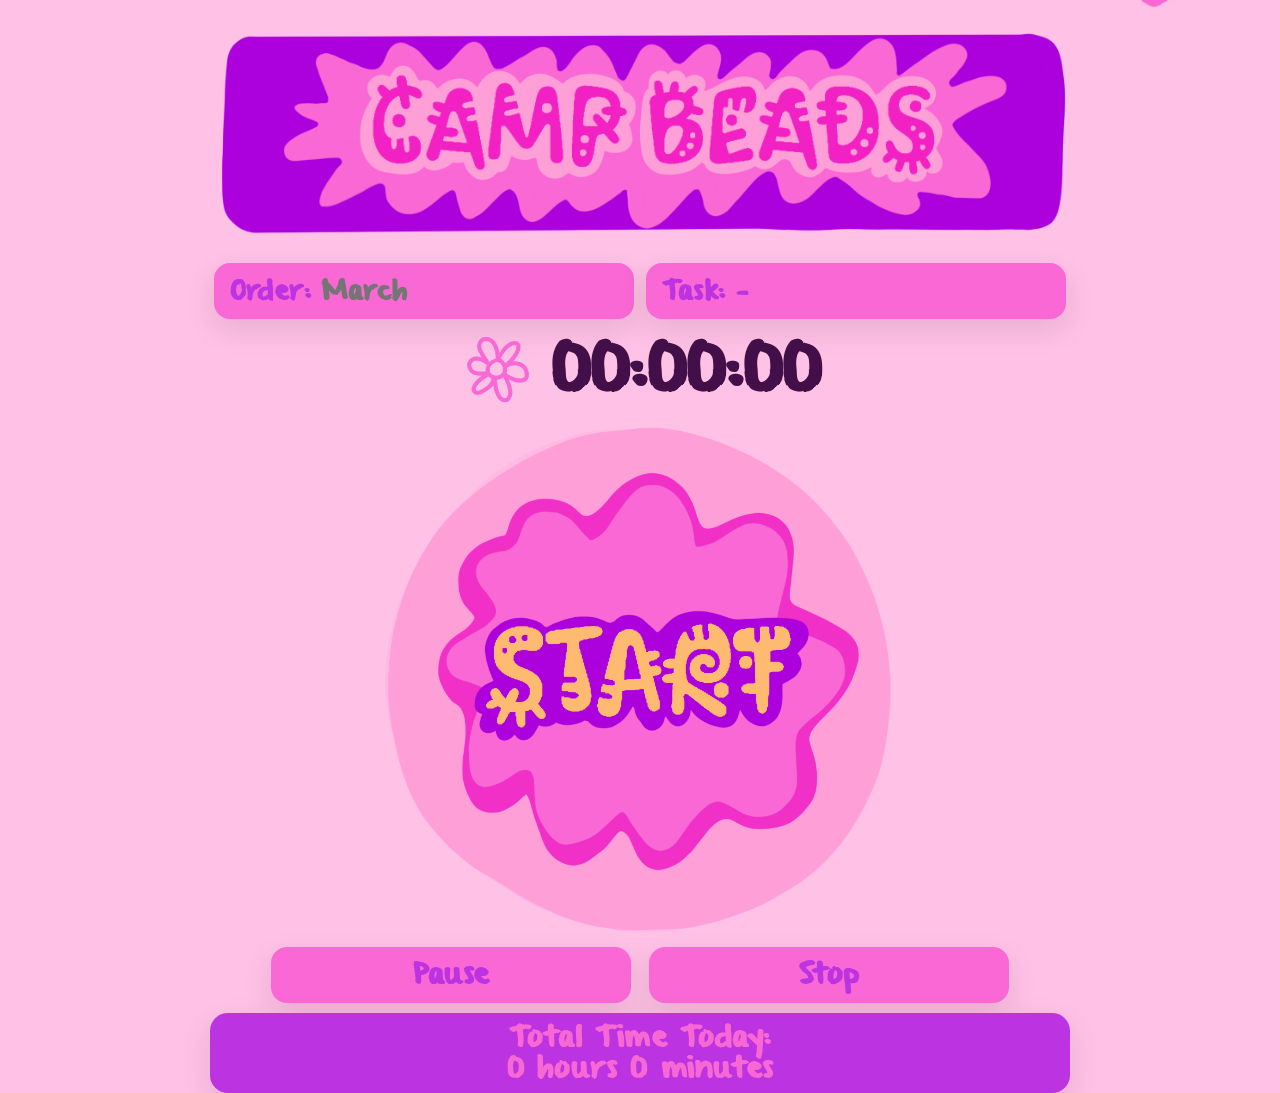
==== index.html @ 7912fc04 "Refactor index.html for improved layout and styling" ====
<!doctype html>
<html lang="en">
<head>
  <meta charset="utf-8" />
  <meta name="viewport" content="width=device-width, initial-scale=1" />
  <title>Timer</title>
  <link rel="stylesheet" href="style.css" />

  <style>
    /* ---------------------------
       Timer page layout (no scroll)
       --------------------------- */
    body{
      padding: 10px;
      overflow: hidden; /* no page scroll */
    }

    .timerScreen{
      height: 100svh; /* iPhone-safe viewport */
      display: flex;
      flex-direction: column;
      align-items: center;
      justify-content: space-between;
      gap: 10px;
    }

    /* Header image */
    .headerImage{
      width: min(92vw, 860px);
      height: auto;
      display: block;
      margin-top: 6px;
    }

    /* Order / Task blocks row (mockup-style) */
    .orderTaskRow{
      width: min(92vw, 860px);
      display: flex;
      gap: 12px;
      justify-content: center;
    }

    /* Make them look like your rectangles */
    .blockField{
      flex: 1;
      max-width: 420px;
      height: 56px;               /* mockup-like height */
      border-radius: 16px;
      display: flex;
      align-items: center;
      justify-content: flex-start;
      padding: 0 16px;
      gap: 10px;
      box-shadow: 0 10px 30px rgba(0,0,0,0.10);
    }

    .blockLabel{
      font-weight: 900;
      font-size: 22px;
      line-height: 1;
      white-space: nowrap;
    }

    /* Make the input/select look like plain text inside the block */
    .inlineField{
      flex: 1;
      min-width: 0;
      border: none !important;
      outline: none !important;
      background: transparent !important;
      padding: 0 !important;
      margin: 0 !important;
      font-size: 22px;
      font-weight: 900;
      line-height: 1;
      color: inherit; /* uses block text color */
      appearance: none;
      -webkit-appearance: none;
    }

    /* Timer row: flower - timer - (optional heart later) */
    .timerRow{
      width: min(92vw, 860px);
      display: flex;
      align-items: center;
      justify-content: center;
      gap: 14px;
      margin-top: 2px;
    }

    /* Flower menu button is HERE (not absolute), so it won't overlap */
    .flowerBtn{
      border: none;
      background: transparent;
      padding: 0;
      cursor: pointer;
      flex: 0 0 auto;
    }
    .flowerBtn img{
      width: 78px; /* tweak if you want bigger/smaller */
      height: auto;
      display: block;
    }

    .timerDisplay{
      font-size: clamp(40px, 7vw, 56px);
      font-weight: 950;
      line-height: 1;
      text-align: center;
      min-width: 180px;
    }

    /* Start image button */
    .startImgBtn{
      border: none;
      background: transparent;
      padding: 0;
      cursor: pointer;
    }
    .startImgBtn img{
      width: min(520px, 78vw);
      height: auto;
      display: block;
    }

    /* Pause/Stop blocks row */
    .controlsRow{
      width: min(92vw, 860px);
      display: flex;
      justify-content: center;
      gap: 18px;
      margin-top: -2px;
    }

    .controlBlock{
      width: min(44vw, 360px);
      height: 56px;              /* same height as order/task */
      border: none;
      border-radius: 16px;
      box-shadow: 0 10px 30px rgba(0,0,0,0.10);
      cursor: pointer;
      font-size: 24px;
      font-weight: 950;
      line-height: 1;
    }
    .controlBlock:active{ transform: translateY(1px); }

    /* Today summary block (bigger, like mockup) */
    .todayBlock{
      width: min(92vw, 860px);
      border-radius: 18px;
      padding: 12px 16px;
      box-shadow: 0 10px 30px rgba(0,0,0,0.10);
      text-align: center;
    }
    .todayTitle{
      font-size: 24px;
      font-weight: 950;
      line-height: 1.05;
      margin-bottom: 6px;
    }
    .todayValue{
      font-size: 24px;
      font-weight: 950;
      line-height: 1.05;
    }

    /* Hide the old “recent sessions” section on the timer page to prevent scrolling.
       You can add it back later in a different page if you want. */
    .hideOnTimerPage{ display:none; }

    /* Slightly tighter spacing on very small screens */
    @media (max-width: 390px){
      .blockField{ height: 52px; }
      .controlBlock{ height: 52px; font-size: 22px; }
      .flowerBtn img{ width: 70px; }
    }
  </style>
</head>

<body>
  <div class="timerScreen">

    <!-- HEADER -->
    <img src="assets/header.png" class="headerImage" alt="Camp Beads">

    <!-- Drawer (keep these IDs for initDrawer/app.js) -->
    <div class="backdrop" id="backdrop" aria-hidden="true"></div>
    <aside class="drawer" id="drawer" aria-label="Menu">
      <a href="index.html">Timer</a>
      <a href="entries.html">Entries</a>
      <a href="analytics.html">Analytics</a>
      <a href="export.html">Export / Backup</a>
    </aside>

    <!-- ORDER + TASK blocks (one line each) -->
    <div class="orderTaskRow">
      <div class="blockPink blockField">
        <span class="blockLabel">Order:</span>
        <input id="orderInput" class="inlineField" type="text" placeholder="March" />
      </div>

      <div class="blockPink blockField">
        <span class="blockLabel">Task:</span>
        <select id="taskSelect" class="inlineField">
          <option value="">—</option>
        </select>
      </div>
    </div>

    <!-- TIMER ROW (flower opens menu) -->
    <div class="timerRow">
      <button id="btnMenu" class="flowerBtn" aria-label="Open menu">
        <img src="assets/flower.png" alt="">
      </button>

      <div id="timerDisplay" class="timerDisplay">00:00:00</div>

      <!-- If you later add heart.png, we can put it here -->
      <!-- <img src="assets/heart.png" style="width:78px;height:auto;display:block;" alt=""> -->
    </div>

    <!-- START BUTTON -->
    <button id="btnStart" class="startImgBtn" aria-label="Start timer">
      <img src="assets/start.png" alt="Start">
    </button>

    <!-- PAUSE / STOP blocks -->
    <div class="controlsRow">
      <button id="btnPause" class="blockPink controlBlock">Pause</button>
      <button id="btnStop" class="blockPink controlBlock">Stop</button>
    </div>

    <!-- TODAY SUMMARY (ONLY this text + value, with colon) -->
    <div class="blockToday todayBlock">
      <div class="todayTitle">Total Time Today:</div>
      <div class="todayValue" id="todayTotal">0 hours 0 minutes</div>
    </div>

    <!-- Keep status line (hidden visually unless you want it) -->
    <div id="statusLine" class="statusLine" style="min-height:0; height:0; overflow:hidden;"></div>

    <!-- Keep these elements in DOM but hidden to prevent scroll -->
    <div class="hideOnTimerPage">
      <div id="todayNote"></div>
      <div id="recentList"></div>
    </div>

  </div>

  <!-- Bead Count slide-up sheet (KEEP ids) -->
  <div class="sheetBackdrop" id="sheetBackdrop" aria-hidden="true"></div>
  <div class="sheet" id="sheet" role="dialog" aria-modal="true" aria-label="Bead count">
    <div class="sheetHandle"></div>
    <h2 class="sheetTitle">Bead Count</h2>
    <div class="sheetRow">
      <input id="beadCountInput" type="number" min="0" step="1" inputmode="numeric" placeholder="0" />
      <div class="smallNote" id="beadCountHint">Enter bead count for this session.</div>
      <div class="sheetBtns">
        <button class="btn" id="btnBeadSave">Save</button>
        <button class="btn" id="btnBeadSkip">Skip (0)</button>
      </div>
    </div>
  </div>

  <script src="app.js"></script>
  <script>
    initDrawer();

    // Fill task dropdown
    const taskSelect = document.getElementById("taskSelect");
    TASKS.forEach(t => {
      const opt = document.createElement("option");
      opt.value = t;
      opt.textContent = t;
      taskSelect.appendChild(opt);
    });

    // Order persistence
    const orderInput = document.getElementById("orderInput");
    orderInput.value = getCurrentOrder();

    // Display rule: if user typed "March Order", show/store exactly what they typed.
    // You asked "March" not "March Order" — easiest is: you enter "March".
    // (If you want auto-strip "order" from the end, tell me and I’ll add it.)
    orderInput.addEventListener("change", () => {
      setCurrentOrder(orderInput.value);
      refreshTodayOnly();
    });

    // Last task persistence
    const lastTask = getLastTask();
    if (lastTask && TASKS.includes(lastTask)) taskSelect.value = lastTask;
    taskSelect.addEventListener("change", () => setLastTask(taskSelect.value));

    // Timer state
    let tick = null;
    let isRunning = false;
    let isPaused = false;
    let startEpochMs = null;
    let pausedAccumMs = 0;
    let pauseStartMs = null;
    let pendingStop = null;

    const timerDisplay = document.getElementById("timerDisplay");
    const btnStart = document.getElementById("btnStart");
    const btnPause = document.getElementById("btnPause");
    const btnStop = document.getElementById("btnStop");
    const statusLine = document.getElementById("statusLine");

    const sheetBackdrop = document.getElementById("sheetBackdrop");
    const sheet = document.getElementById("sheet");
    const beadCountInput = document.getElementById("beadCountInput");
    const btnBeadSave = document.getElementById("btnBeadSave");
    const btnBeadSkip = document.getElementById("btnBeadSkip");

    function elapsedMsNow(){
      if (!startEpochMs) return 0;
      const now = Date.now();
      const base = now - startEpochMs - pausedAccumMs;
      if (isPaused && pauseStartMs){
        return (pauseStartMs - startEpochMs - pausedAccumMs);
      }
      return Math.max(0, base);
    }

    function renderTimer(){
      timerDisplay.textContent = msToHMS(elapsedMsNow());
    }

    function startTicker(){
      if (tick) clearInterval(tick);
      tick = setInterval(renderTimer, 250);
    }

    function stopTicker(){
      if (tick) clearInterval(tick);
      tick = null;
    }

    function setStatus(msg){
      // kept but hidden; useful for debugging
      statusLine.textContent = msg || "";
    }

    function ensureCanStart(){
      const order = String(orderInput.value || "").trim();
      const task = String(taskSelect.value || "").trim();
      if (!order){ setStatus("Set an Order first."); orderInput.focus(); return false; }
      if (!task){ setStatus("Select a Task first."); taskSelect.focus(); return false; }
      return true;
    }

    function openSheet(){
      sheetBackdrop.classList.add("open");
      sheet.classList.add("open");
      beadCountInput.value = "";
      beadCountInput.focus();
    }

    function closeSheet(){
      sheetBackdrop.classList.remove("open");
      sheet.classList.remove("open");
    }

    function commitPendingWithBeads(beadCount){
      if (!pendingStop) return;
      const entry = pendingStop;
      entry.bead_count = safeParseInt(beadCount, 0);

      addEntry(entry);

      pendingStop = null;
      closeSheet();
      refreshTodayOnly();
      setStatus("Saved.");
    }

    sheetBackdrop.addEventListener("click", () => commitPendingWithBeads(0));
    btnBeadSave.addEventListener("click", () => commitPendingWithBeads(beadCountInput.value));
    btnBeadSkip.addEventListener("click", () => commitPendingWithBeads(0));

    // Buttons
    btnStart.addEventListener("click", () => {
      if (isRunning) return;
      if (!ensureCanStart()) return;

      isRunning = true;
      isPaused = false;
      startEpochMs = Date.now();
      pausedAccumMs = 0;
      pauseStartMs = null;

      startTicker();
      renderTimer();
      setStatus("Running");
      btnPause.textContent = "Pause";
    });

    btnPause.addEventListener("click", () => {
      if (!isRunning) return;

      if (!isPaused){
        isPaused = true;
        pauseStartMs = Date.now();
        btnPause.textContent = "Resume";
      } else {
        isPaused = false;
        const now = Date.now();
        pausedAccumMs += (now - pauseStartMs);
        pauseStartMs = null;
        btnPause.textContent = "Pause";
      }
      renderTimer();
    });

    btnStop.addEventListener("click", () => {
      if (!isRunning) return;

      const endEpoch = Date.now();
      const durationMs = elapsedMsNow();

      isRunning = false;
      isPaused = false;
      stopTicker();

      const startDate = new Date(startEpochMs);
      const endDate = new Date(endEpoch);

      pendingStop = {
        id: uuid(),
        order: orderInput.value.trim(),
        task: taskSelect.value,
        date: formatDateMMDDYYYY(endDate),
        start_time: formatTimeHHMMSS(startDate),
        end_time: formatTimeHHMMSS(endDate),
        duration_ms: Math.max(0, durationMs),
        bead_count: 0
      };

      startEpochMs = null;
      pausedAccumMs = 0;
      pauseStartMs = null;
      timerDisplay.textContent = "00:00:00";
      btnPause.textContent = "Pause";

      if (TASKS_REQUIRE_BEAD_COUNT.has(pendingStop.task)){
        openSheet();
      } else {
        commitPendingWithBeads(0);
      }
    });

    // Today summary: only “Total Time Today:” + “X hours Y minutes”
    const todayTotalEl = document.getElementById("todayTotal");

    function msToHoursMinutes(ms){
      const totalMin = Math.floor(Math.max(0, ms) / 60000);
      const h = Math.floor(totalMin / 60);
      const m = totalMin % 60;
      return `${h} hours ${m} minutes`;
    }

    function refreshTodayOnly(){
      const order = getCurrentOrder() || orderInput.value.trim();
      const today = todayMMDDYYYY();

      const entries = loadEntries();
      const todayMs = entries
        .filter(e => e.date === today && String(e.order) === String(order))
        .reduce((a,e) => a + (e.duration_ms || 0), 0);

      todayTotalEl.textContent = msToHoursMinutes(todayMs);
    }

    refreshTodayOnly();
  </script>
</body>
</html>
---- style.css ----
/* ===========================
   CUSTOM FONT
   =========================== */

@font-face {
  font-family: "FromWhereYouAre";
  src: url("assets/FromWhereYouAre.ttf") format("truetype");
  font-weight: normal;
  font-style: normal;
}

/* ===========================
   THEME VARIABLES
   =========================== */

:root{
  /* Your exact colors */
  --block-pink: #F968D4;     /* rectangles: Order/Task/Pause/Stop */
  --block-today: #BC33E2;    /* rectangle: Today summary */
  --text-on-pink: #BC33E2;   /* font on pink blocks */
  --text-on-today: #F768D5;  /* font on today block */

  /* General UI */
  --page-text: rgba(50, 0, 60, 0.92);
  --muted: rgba(50, 0, 60, 0.65);

  --card-bg: rgba(255,255,255,0.72);
  --card-bd: rgba(0,0,0,0.14);

  --shadow: 0 10px 30px rgba(0,0,0,0.10);
  --radius: 18px;
}

/* ===========================
   BASE
   =========================== */

*{ box-sizing: border-box; }

html, body{
  height: 100%;
}

body{
  margin: 0;
  min-height: 100vh;
  padding: 18px;

  font-family: "FromWhereYouAre", sans-serif;
  color: var(--page-text);

  /* Your background artwork */
  background-image: url("assets/background.jpg");
  background-size: cover;
  background-position: center;
  background-repeat: no-repeat;
}

button,
input,
select,
textarea{
  font-family: "FromWhereYouAre", sans-serif;
}

a{
  color: inherit;
}

/* ===========================
   LAYOUT WRAPPERS
   =========================== */

.container{
  width: min(720px, 100%);
  margin: 0 auto;
  position: relative; /* allows absolutely-positioned flower icon on timer page */
}

.topbar{
  display: flex;
  align-items: center;
  justify-content: space-between;
  gap: 12px;
  margin-bottom: 14px;
}

.title{
  font-size: 30px;
  font-weight: 900;
  margin: 0;
  letter-spacing: 0.2px;
}

.spacer44{ width: 44px; }

/* ===========================
   “BLOCK” STYLE (your rectangles)
   Use these classes wherever you want the pink/purple blocks.
   =========================== */

.blockPink{
  background: var(--block-pink);
  color: var(--text-on-pink);
  border-radius: 14px;
  padding: 12px 16px;
  box-shadow: var(--shadow);
}

.blockToday{
  background: var(--block-today);
  color: var(--text-on-today);
  border-radius: 16px;
  padding: 14px 18px;
  box-shadow: var(--shadow);
}

/* Optional: make block text pop a bit */
.blockPink,
.blockToday{
  font-size: 22px;
  font-weight: 900;
  letter-spacing: 0.2px;
}

/* ===========================
   CARDS (generic panels used on pages)
   =========================== */

.card{
  background: var(--card-bg);
  border: 1px solid var(--card-bd);
  border-radius: var(--radius);
  padding: 14px;
  box-shadow: var(--shadow);
}

.sectionTitle{
  font-size: 22px;
  font-weight: 900;
  margin: 0 0 10px 0;
}

.smallNote{
  color: var(--muted);
  font-size: 16px;
  line-height: 1.25;
}

/* ===========================
   FORM ROWS
   =========================== */

.row{
  display: flex;
  gap: 12px;
}

.field{
  flex: 1;
  display: flex;
  flex-direction: column;
  gap: 6px;
}

label{
  font-size: 18px;
  font-weight: 900;
}

input, select{
  padding: 12px 12px;
  border-radius: 12px;
  border: 1px solid var(--card-bd);
  background: rgba(255,255,255,0.85);
  font-size: 18px;
  outline: none;
}

input:focus, select:focus{
  border-color: rgba(0,0,0,0.30);
}

/* ===========================
   BUTTONS
   =========================== */

.btn{
  padding: 12px 16px;
  border-radius: 14px;
  border: 1px solid rgba(0,0,0,0.18);
  background: rgba(255,255,255,0.85);
  cursor: pointer;
  font-size: 18px;
  font-weight: 900;
}

.btn:active{ transform: translateY(1px); }

.btnDanger{
  background: rgba(255,255,255,0.90);
  border-color: rgba(220, 0, 0, 0.35);
  color: rgba(160, 0, 0, 0.92);
}

/* If you want Pause/Stop to be the pink blocks automatically on timer page,
   you can give those buttons a class="blockPink" in index.html.
   (CSS is ready for it.) */

/* ===========================
   LIST + ENTRIES
   =========================== */

.list{
  display: flex;
  flex-direction: column;
  gap: 10px;
}

.entry{
  display: flex;
  justify-content: space-between;
  align-items: center;
  gap: 10px;

  padding: 12px;
  border-radius: 16px;
  border: 1px solid var(--card-bd);
  background: rgba(255,255,255,0.80);
}

.entry .left{
  min-width: 0;
}

.entry .main{
  font-size: 20px;
  font-weight: 900;
  line-height: 1.35; /* helps iOS overlap issues */
}

.entry .meta{
  color: var(--muted);
  font-size: 16px;
  line-height: 1.35; /* helps iOS overlap issues */
}

.entry .right{
  display: flex;
  align-items: center;
  gap: 10px;
  flex-wrap: wrap;
  justify-content: flex-end;
}

.badge{
  padding: 8px 10px;
  border-radius: 14px;
  border: 1px solid var(--card-bd);
  background: rgba(255,255,255,0.85);
  font-size: 16px;
  font-weight: 900;
}

/* Mobile layout fix for entries */
@media (max-width: 600px) {
  .row{ flex-direction: column; }

  .entry{
    flex-direction: column;
    align-items: flex-start;
    gap: 10px;
  }

  .entry .right{
    width: 100%;
    justify-content: space-between;
  }
}

/* ===========================
   DRAWER / SIDEBAR (iPhone click-through fix)
   =========================== */

.hamburger{
  width: 44px;
  height: 44px;
  border-radius: 12px;
  border: 1px solid var(--card-bd);
  background: rgba(255,255,255,0.80);
  cursor: pointer;
  font-size: 20px;
  font-weight: 900;
  line-height: 1;
}

.backdrop{
  position: fixed;
  inset: 0;
  background: rgba(0,0,0,0.35);
  display: none;

  /* critical for iOS */
  z-index: 999;
  pointer-events: auto;
  touch-action: none;
}

.backdrop.open{ display: block; }

.drawer{
  position: fixed;
  top: 0;
  left: 0;
  height: 100%;
  width: 280px;
  padding: 16px;

  background: rgba(255,255,255,0.96);
  border-right: 1px solid rgba(0,0,0,0.12);

  transform: translateX(-102%);
  transition: transform 0.18s ease;

  z-index: 1000; /* above backdrop */
}

.drawer.open{ transform: translateX(0); }

.drawer a{
  display: block;
  text-decoration: none;
  padding: 12px 10px;
  border-radius: 14px;
  font-size: 22px;
  font-weight: 900;
}

.drawer a:hover{
  background: rgba(0,0,0,0.06);
}

/* ===========================
   SLIDE-UP SHEET (bead count)
   =========================== */

.sheetBackdrop{
  position: fixed;
  inset: 0;
  background: rgba(0,0,0,0.35);
  display: none;
  z-index: 1100;
}

.sheetBackdrop.open{ display: block; }

.sheet{
  position: fixed;
  left: 0;
  right: 0;
  bottom: -70%;
  background: rgba(255,255,255,0.98);
  border-top-left-radius: 20px;
  border-top-right-radius: 20px;
  padding: 14px 16px 18px;
  transition: bottom 0.22s ease;
  z-index: 1200;
  box-shadow: 0 -18px 40px rgba(0,0,0,0.16);
}

.sheet.open{ bottom: 0; }

.sheetHandle{
  width: 50px;
  height: 5px;
  border-radius: 999px;
  background: rgba(0,0,0,0.18);
  margin: 6px auto 10px;
}

.sheetTitle{
  margin: 0 0 10px 0;
  font-size: 26px;
  font-weight: 900;
  text-align: center;
}

.sheetRow{
  display: flex;
  flex-direction: column;
  gap: 10px;
}

.sheetBtns{
  display: flex;
  gap: 10px;
  justify-content: center;
}

/* ===========================
   TIMER PAGE HELPERS (generic)
   =========================== */

.timerWrap{
  margin-top: 14px;
  text-align: center;
}

.controls{
  display: flex;
  justify-content: center;
  gap: 12px;
  margin-top: 10px;
}

.statusLine{
  margin-top: 10px;
  color: var(--muted);
  font-size: 16px;
}
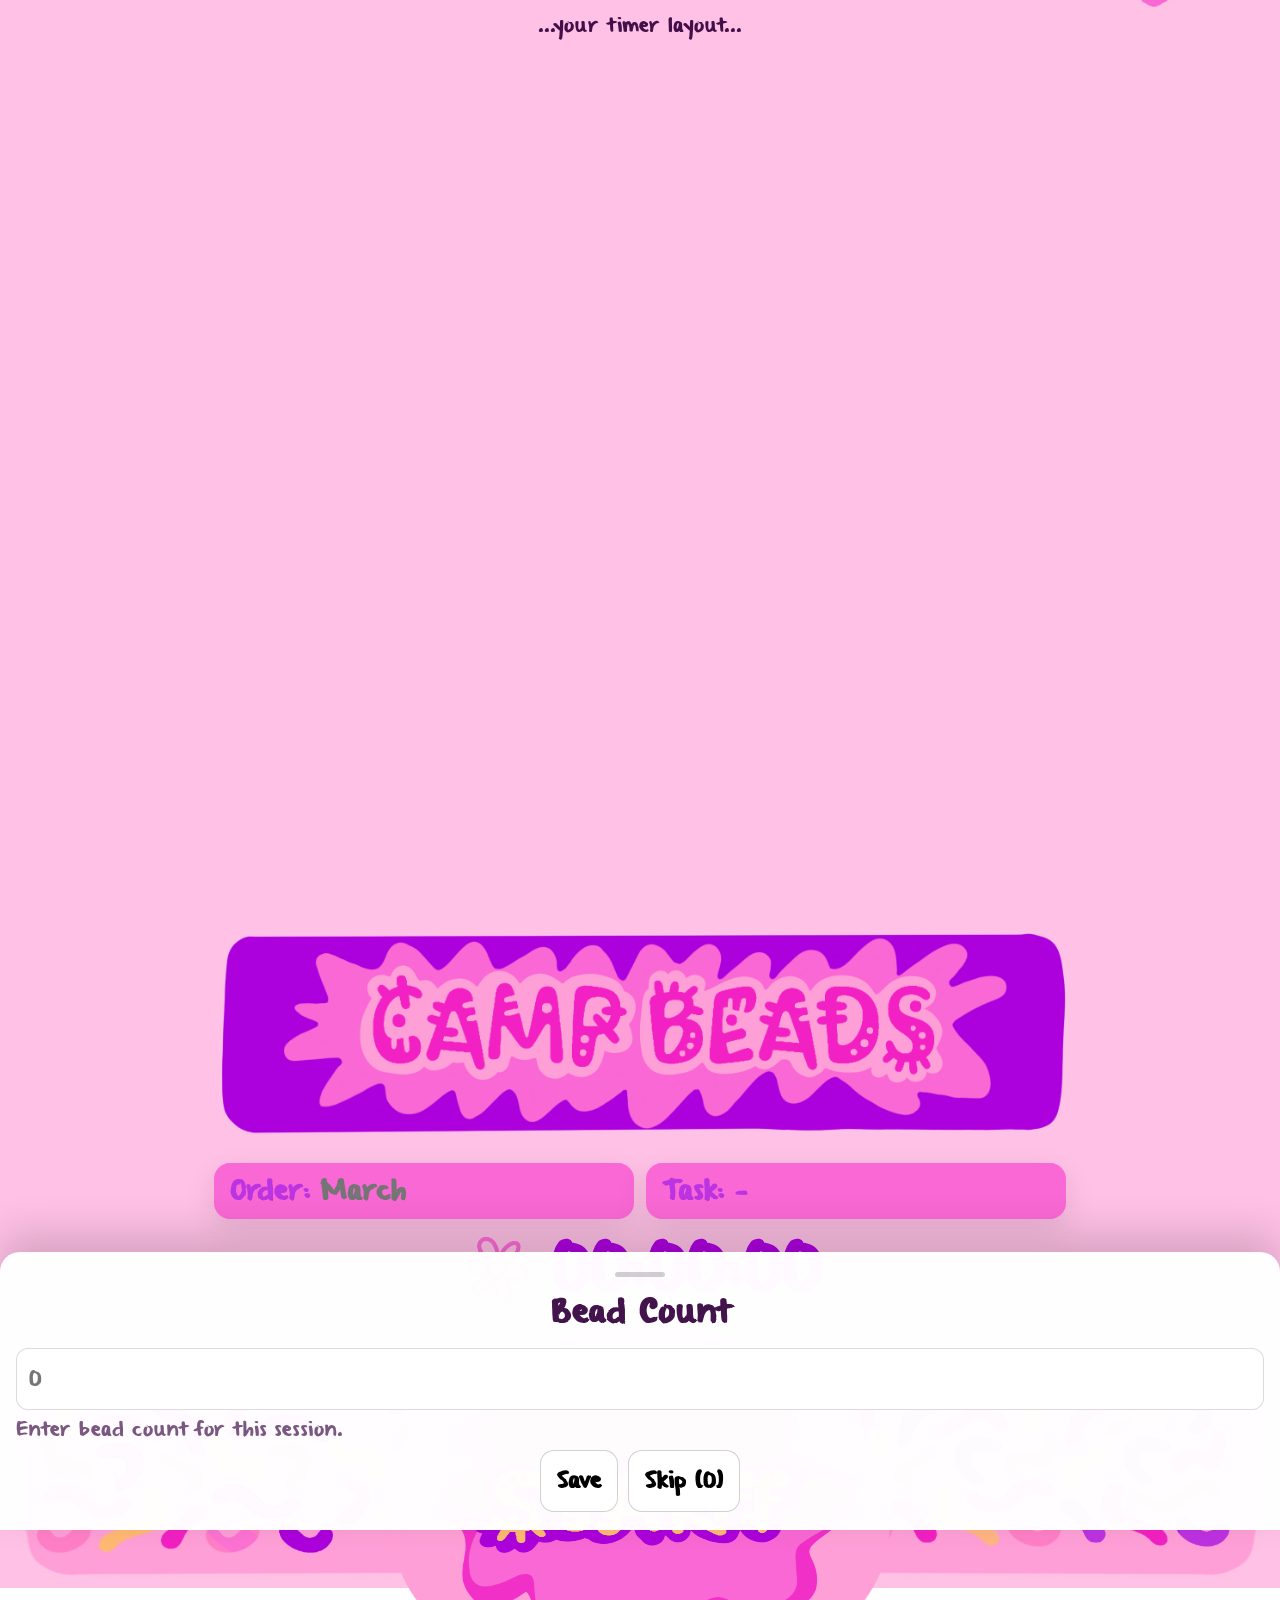
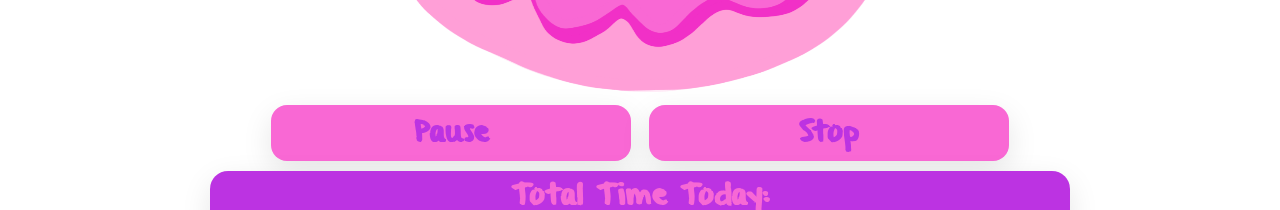
==== commit 94fbe529: "Refactor HTML structure and styling for timer page" ====
--- a/index.html
+++ b/index.html
@@ -179,6 +179,47 @@
 </head>
 
 <body>
+<body>
+
+<!-- SIDEBAR BACKDROP -->
+<div class="backdrop" id="backdrop"></div>
+
+<!-- SIDEBAR -->
+<aside class="drawer" id="drawer">
+
+  <div class="drawerEmoji">
+    <img src="assets/emojis.png" alt="">
+  </div>
+
+  <nav class="drawerMenu">
+    <a class="drawerBtn" href="index.html">
+      <img src="assets/timer.png" alt="Timer">
+    </a>
+
+    <a class="drawerBtn" href="entries.html">
+      <img src="assets/entries.png" alt="Entries">
+    </a>
+
+    <a class="drawerBtn" href="analytics.html">
+      <img src="assets/analytics.png" alt="Analytics">
+    </a>
+
+    <a class="drawerBtn" href="export.html">
+      <img src="assets/export.png" alt="Export">
+    </a>
+  </nav>
+
+</aside>
+
+
+<!-- EVERYTHING ELSE ON THE PAGE -->
+<div class="timerScreen">
+
+   ...your timer layout...
+
+</div>
+
+</body>
   <div class="timerScreen">
 
     <!-- HEADER -->
@@ -478,3 +519,4 @@
 </body>
 </html>
 
+
--- a/style.css
+++ b/style.css
@@ -1,7 +1,16 @@
 /* ===========================
-   CUSTOM FONT
-   =========================== */
-
+   Camp Bead Tracker — style.css (FULL REPLACEMENT)
+   Fixes:
+   - iPhone timer page fits (no scroll)
+   - Drawer “slide” background color = #FF9ED9
+   - Drawer supports PNG assets: emojis.png + timer/entries/analytics/export.png
+   - iPhone drawer tap-through fixed
+   - Custom font: FromWhereYouAre.ttf
+   - Block colors + font colors
+   - Timer color = #AC00DE
+   =========================== */
+
+/* ---------- CUSTOM FONT ---------- */
 @font-face {
   font-family: "FromWhereYouAre";
   src: url("assets/FromWhereYouAre.ttf") format("truetype");
@@ -9,413 +18,402 @@
   font-style: normal;
 }
 
-/* ===========================
-   THEME VARIABLES
-   =========================== */
-
+/* ---------- THEME ---------- */
 :root{
-  /* Your exact colors */
-  --block-pink: #F968D4;     /* rectangles: Order/Task/Pause/Stop */
-  --block-today: #BC33E2;    /* rectangle: Today summary */
-  --text-on-pink: #BC33E2;   /* font on pink blocks */
-  --text-on-today: #F768D5;  /* font on today block */
+  /* Blocks */
+  --block-pink: #F968D4;       /* Order/Task/Pause/Stop rectangles */
+  --block-today: #BC33E2;      /* Today rectangle */
+  --text-on-pink: #BC33E2;     /* Text on pink rectangles */
+  --text-on-today: #F768D5;    /* Text on Today rectangle */
+
+  /* Timer text color */
+  --timer-purple: #AC00DE;
+
+  /* Drawer slide color (YOU requested) */
+  --drawer-bg: #FF9ED9;
 
   /* General UI */
-  --page-text: rgba(50, 0, 60, 0.92);
-  --muted: rgba(50, 0, 60, 0.65);
+  --page-text: rgba(50,0,60,0.92);
+  --muted: rgba(50,0,60,0.65);
 
   --card-bg: rgba(255,255,255,0.72);
   --card-bd: rgba(0,0,0,0.14);
-
   --shadow: 0 10px 30px rgba(0,0,0,0.10);
   --radius: 18px;
 }
 
-/* ===========================
-   BASE
-   =========================== */
-
+/* ---------- BASE ---------- */
 *{ box-sizing: border-box; }
 
-html, body{
-  height: 100%;
-}
+html, body{ height:100%; }
 
 body{
-  margin: 0;
-  min-height: 100vh;
-  padding: 18px;
-
-  font-family: "FromWhereYouAre", sans-serif;
+  margin:0;
+  min-height:100svh;
+  padding:10px;
+
+  font-family:"FromWhereYouAre", sans-serif;
   color: var(--page-text);
 
-  /* Your background artwork */
   background-image: url("assets/background.jpg");
   background-size: cover;
   background-position: center;
   background-repeat: no-repeat;
-}
-
-button,
-input,
-select,
-textarea{
-  font-family: "FromWhereYouAre", sans-serif;
-}
-
-a{
-  color: inherit;
-}
-
-/* ===========================
-   LAYOUT WRAPPERS
-   =========================== */
-
+
+  overflow-x:hidden;
+  overflow-y:auto; /* allow scrolling on Entries/Analytics/Export */
+}
+
+button, input, select, textarea{
+  font-family:"FromWhereYouAre", sans-serif;
+}
+
+a{ color: inherit; }
+
+/* ===========================
+   TIMER PAGE FIT (index.html)
+   Use a wrapper: <div class="timerScreen"> ... </div>
+   =========================== */
+.timerScreen{
+  height:100svh;
+  overflow:hidden; /* prevent scroll on timer page */
+  padding-top: env(safe-area-inset-top);
+  padding-bottom: env(safe-area-inset-bottom);
+
+  display:flex;
+  flex-direction:column;
+  align-items:center;
+  justify-content:flex-start; /* avoid pushing content off-screen */
+  gap:10px;
+}
+
+/* If your timer page uses a header image element */
+.headerImage{
+  width:min(92vw, 860px);
+  height:auto;
+  display:block;
+}
+
+/* Make sure large art assets don’t exceed screen height */
+.startImgBtn img,
+.startButton img{
+  width:min(78vw, 520px);
+  height:auto;
+  max-height:42svh;   /* KEY: prevents iPhone overflow */
+  display:block;
+}
+
+/* Timer text color */
+#timerDisplay,
+.timerDisplay{
+  color: var(--timer-purple);
+}
+
+/* iPhone-specific tightening */
+@media (max-width: 430px){
+  body{ padding:8px; }
+
+  .headerImage{
+    width:92vw;
+    max-height:13svh;      /* keeps header from stealing vertical space */
+    object-fit: contain;
+  }
+
+  .startImgBtn img,
+  .startButton img{
+    max-height:38svh;      /* even tighter on iPhone */
+  }
+
+  /* If you used these classes in index.html */
+  .blockField{ height:46px !important; }
+  .controlBlock{ height:46px !important; font-size:22px !important; }
+
+  .flowerBtn img{ width:64px !important; }
+  #timerDisplay, .timerDisplay{ font-size:44px !important; }
+
+  .todayBlock{ padding:10px 14px !important; }
+  .todayTitle, .todayValue{ font-size:22px !important; }
+}
+
+/* ===========================
+   COMMON WRAPPERS / CARDS
+   =========================== */
 .container{
-  width: min(720px, 100%);
-  margin: 0 auto;
-  position: relative; /* allows absolutely-positioned flower icon on timer page */
-}
-
-.topbar{
-  display: flex;
-  align-items: center;
-  justify-content: space-between;
-  gap: 12px;
-  margin-bottom: 14px;
-}
-
-.title{
-  font-size: 30px;
-  font-weight: 900;
-  margin: 0;
-  letter-spacing: 0.2px;
-}
-
-.spacer44{ width: 44px; }
-
-/* ===========================
-   “BLOCK” STYLE (your rectangles)
-   Use these classes wherever you want the pink/purple blocks.
-   =========================== */
-
-.blockPink{
-  background: var(--block-pink);
-  color: var(--text-on-pink);
-  border-radius: 14px;
-  padding: 12px 16px;
-  box-shadow: var(--shadow);
-}
-
-.blockToday{
-  background: var(--block-today);
-  color: var(--text-on-today);
-  border-radius: 16px;
-  padding: 14px 18px;
-  box-shadow: var(--shadow);
-}
-
-/* Optional: make block text pop a bit */
-.blockPink,
-.blockToday{
-  font-size: 22px;
-  font-weight: 900;
-  letter-spacing: 0.2px;
-}
-
-/* ===========================
-   CARDS (generic panels used on pages)
-   =========================== */
+  width:min(520px, 94vw);
+  margin:0 auto;
+  position:relative;
+}
 
 .card{
   background: var(--card-bg);
   border: 1px solid var(--card-bd);
   border-radius: var(--radius);
-  padding: 14px;
+  padding:14px;
   box-shadow: var(--shadow);
 }
 
 .sectionTitle{
-  font-size: 22px;
-  font-weight: 900;
-  margin: 0 0 10px 0;
+  font-size:22px;
+  font-weight:900;
+  margin:0 0 10px 0;
 }
 
 .smallNote{
   color: var(--muted);
-  font-size: 16px;
-  line-height: 1.25;
-}
-
-/* ===========================
-   FORM ROWS
-   =========================== */
-
-.row{
-  display: flex;
-  gap: 12px;
-}
-
-.field{
-  flex: 1;
-  display: flex;
-  flex-direction: column;
-  gap: 6px;
-}
+  font-size:16px;
+  line-height:1.25;
+}
+
+/* ===========================
+   YOUR BLOCK COLORS
+   =========================== */
+.blockPink{
+  background: var(--block-pink);
+  color: var(--text-on-pink);
+  box-shadow: var(--shadow);
+}
+
+.blockToday{
+  background: var(--block-today);
+  color: var(--text-on-today);
+  box-shadow: var(--shadow);
+}
+
+/* ===========================
+   FORMS (general pages)
+   =========================== */
+.row{ display:flex; gap:12px; }
+.field{ flex:1; display:flex; flex-direction:column; gap:6px; }
 
 label{
-  font-size: 18px;
-  font-weight: 900;
+  font-size:18px;
+  font-weight:900;
 }
 
 input, select{
-  padding: 12px 12px;
-  border-radius: 12px;
-  border: 1px solid var(--card-bd);
+  padding:12px 12px;
+  border-radius:12px;
+  border:1px solid var(--card-bd);
   background: rgba(255,255,255,0.85);
-  font-size: 18px;
-  outline: none;
+  font-size:18px;
+  outline:none;
 }
 
 input:focus, select:focus{
   border-color: rgba(0,0,0,0.30);
 }
 
-/* ===========================
-   BUTTONS
-   =========================== */
-
+@media (max-width: 600px){
+  .row{ flex-direction:column; }
+}
+
+/* ===========================
+   BUTTONS (general)
+   =========================== */
 .btn{
-  padding: 12px 16px;
-  border-radius: 14px;
-  border: 1px solid rgba(0,0,0,0.18);
+  padding:12px 16px;
+  border-radius:14px;
+  border:1px solid rgba(0,0,0,0.18);
   background: rgba(255,255,255,0.85);
-  cursor: pointer;
-  font-size: 18px;
-  font-weight: 900;
-}
-
+  cursor:pointer;
+  font-size:18px;
+  font-weight:900;
+}
 .btn:active{ transform: translateY(1px); }
 
 .btnDanger{
   background: rgba(255,255,255,0.90);
-  border-color: rgba(220, 0, 0, 0.35);
-  color: rgba(160, 0, 0, 0.92);
-}
-
-/* If you want Pause/Stop to be the pink blocks automatically on timer page,
-   you can give those buttons a class="blockPink" in index.html.
-   (CSS is ready for it.) */
-
-/* ===========================
-   LIST + ENTRIES
-   =========================== */
-
-.list{
-  display: flex;
-  flex-direction: column;
-  gap: 10px;
-}
+  border-color: rgba(220,0,0,0.35);
+  color: rgba(160,0,0,0.92);
+}
+
+/* ===========================
+   ENTRIES LIST + iPhone overlap fix
+   =========================== */
+.list{ display:flex; flex-direction:column; gap:10px; }
 
 .entry{
-  display: flex;
-  justify-content: space-between;
-  align-items: center;
-  gap: 10px;
-
-  padding: 12px;
-  border-radius: 16px;
-  border: 1px solid var(--card-bd);
+  display:flex;
+  justify-content:space-between;
+  align-items:center;
+  gap:10px;
+
+  padding:12px;
+  border-radius:16px;
+  border:1px solid var(--card-bd);
   background: rgba(255,255,255,0.80);
 }
 
-.entry .left{
-  min-width: 0;
-}
-
-.entry .main{
-  font-size: 20px;
-  font-weight: 900;
-  line-height: 1.35; /* helps iOS overlap issues */
-}
-
-.entry .meta{
-  color: var(--muted);
-  font-size: 16px;
-  line-height: 1.35; /* helps iOS overlap issues */
-}
+.entry .left{ min-width:0; }
+.entry .main{ font-size:20px; font-weight:900; line-height:1.35; }
+.entry .meta{ color:var(--muted); font-size:16px; line-height:1.35; }
 
 .entry .right{
-  display: flex;
-  align-items: center;
-  gap: 10px;
-  flex-wrap: wrap;
-  justify-content: flex-end;
+  display:flex;
+  align-items:center;
+  gap:10px;
+  flex-wrap:wrap;
+  justify-content:flex-end;
 }
 
 .badge{
-  padding: 8px 10px;
-  border-radius: 14px;
-  border: 1px solid var(--card-bd);
+  padding:8px 10px;
+  border-radius:14px;
+  border:1px solid var(--card-bd);
   background: rgba(255,255,255,0.85);
-  font-size: 16px;
-  font-weight: 900;
-}
-
-/* Mobile layout fix for entries */
-@media (max-width: 600px) {
-  .row{ flex-direction: column; }
-
+  font-size:16px;
+  font-weight:900;
+}
+
+@media (max-width: 600px){
   .entry{
-    flex-direction: column;
-    align-items: flex-start;
-    gap: 10px;
+    flex-direction:column;
+    align-items:flex-start;
+    gap:10px;
   }
-
   .entry .right{
-    width: 100%;
-    justify-content: space-between;
+    width:100%;
+    justify-content:space-between;
   }
 }
 
 /* ===========================
-   DRAWER / SIDEBAR (iPhone click-through fix)
-   =========================== */
-
-.hamburger{
-  width: 44px;
-  height: 44px;
-  border-radius: 12px;
-  border: 1px solid var(--card-bd);
-  background: rgba(255,255,255,0.80);
-  cursor: pointer;
-  font-size: 20px;
-  font-weight: 900;
-  line-height: 1;
-}
-
+   DRAWER / SIDEBAR (PNG MENU)
+   - slide background color: #FF9ED9
+   - supports emojis.png + timer/entries/analytics/export.png
+   - iPhone tap-through fixed
+   =========================== */
 .backdrop{
-  position: fixed;
-  inset: 0;
+  position:fixed;
+  inset:0;
   background: rgba(0,0,0,0.35);
-  display: none;
-
-  /* critical for iOS */
+  display:none;
+
   z-index: 999;
-  pointer-events: auto;
-  touch-action: none;
-}
-
-.backdrop.open{ display: block; }
+  pointer-events:auto;   /* block taps behind */
+  touch-action:none;     /* iOS: prevent weird scroll/tap */
+}
+
+.backdrop.open{ display:block; }
 
 .drawer{
-  position: fixed;
-  top: 0;
-  left: 0;
-  height: 100%;
-  width: 280px;
-  padding: 16px;
-
-  background: rgba(255,255,255,0.96);
-  border-right: 1px solid rgba(0,0,0,0.12);
+  position:fixed;
+  top:0;
+  left:0;
+  height:100%;
+  width:300px;
+  padding:18px 16px;
+
+  background: var(--drawer-bg);
 
   transform: translateX(-102%);
   transition: transform 0.18s ease;
 
-  z-index: 1000; /* above backdrop */
+  z-index: 1000;
+  overflow-y:auto; /* safe if content grows */
+  -webkit-overflow-scrolling: touch;
 }
 
 .drawer.open{ transform: translateX(0); }
 
-.drawer a{
-  display: block;
-  text-decoration: none;
-  padding: 12px 10px;
-  border-radius: 14px;
-  font-size: 22px;
-  font-weight: 900;
-}
-
-.drawer a:hover{
-  background: rgba(0,0,0,0.06);
+/* Drawer content */
+.drawerEmoji{
+  display:flex;
+  justify-content:center;
+  margin-top:8px;
+  margin-bottom:18px;
+}
+.drawerEmoji img{
+  width: 190px;
+  height:auto;
+  display:block;
+}
+
+.drawerMenu{
+  display:flex;
+  flex-direction:column;
+  gap:18px;
+}
+
+.drawerBtn{
+  display:flex;
+  justify-content:center;
+  align-items:center;
+  text-decoration:none;
+}
+
+.drawerBtn img{
+  width:100%;
+  max-width:270px;
+  height:auto;
+  display:block;
+}
+
+.drawerBtn:active img{
+  transform: translateY(2px);
+}
+
+@media (max-width: 390px){
+  .drawer{ width:280px; }
+  .drawerEmoji img{ width:170px; }
+  .drawerBtn img{ max-width:250px; }
 }
 
 /* ===========================
    SLIDE-UP SHEET (bead count)
    =========================== */
-
 .sheetBackdrop{
-  position: fixed;
-  inset: 0;
+  position:fixed;
+  inset:0;
   background: rgba(0,0,0,0.35);
-  display: none;
-  z-index: 1100;
-}
-
-.sheetBackdrop.open{ display: block; }
+  display:none;
+  z-index:1100;
+}
+
+.sheetBackdrop.open{ display:block; }
 
 .sheet{
-  position: fixed;
-  left: 0;
-  right: 0;
-  bottom: -70%;
+  position:fixed;
+  left:0;
+  right:0;
+  bottom:-70%;
+
   background: rgba(255,255,255,0.98);
-  border-top-left-radius: 20px;
-  border-top-right-radius: 20px;
-  padding: 14px 16px 18px;
+  border-top-left-radius:20px;
+  border-top-right-radius:20px;
+  padding:14px 16px 18px;
+
   transition: bottom 0.22s ease;
-  z-index: 1200;
+  z-index:1200;
   box-shadow: 0 -18px 40px rgba(0,0,0,0.16);
 }
 
-.sheet.open{ bottom: 0; }
+.sheet.open{ bottom:0; }
 
 .sheetHandle{
-  width: 50px;
-  height: 5px;
-  border-radius: 999px;
+  width:50px;
+  height:5px;
+  border-radius:999px;
   background: rgba(0,0,0,0.18);
-  margin: 6px auto 10px;
+  margin:6px auto 10px;
 }
 
 .sheetTitle{
-  margin: 0 0 10px 0;
-  font-size: 26px;
-  font-weight: 900;
-  text-align: center;
+  margin:0 0 10px 0;
+  font-size:26px;
+  font-weight:900;
+  text-align:center;
 }
 
 .sheetRow{
-  display: flex;
-  flex-direction: column;
-  gap: 10px;
+  display:flex;
+  flex-direction:column;
+  gap:10px;
 }
 
 .sheetBtns{
-  display: flex;
-  gap: 10px;
-  justify-content: center;
-}
-
-/* ===========================
-   TIMER PAGE HELPERS (generic)
-   =========================== */
-
-.timerWrap{
-  margin-top: 14px;
-  text-align: center;
-}
-
-.controls{
-  display: flex;
-  justify-content: center;
-  gap: 12px;
-  margin-top: 10px;
-}
-
-.statusLine{
-  margin-top: 10px;
-  color: var(--muted);
-  font-size: 16px;
-}
-
+  display:flex;
+  gap:10px;
+  justify-content:center;
+}
+
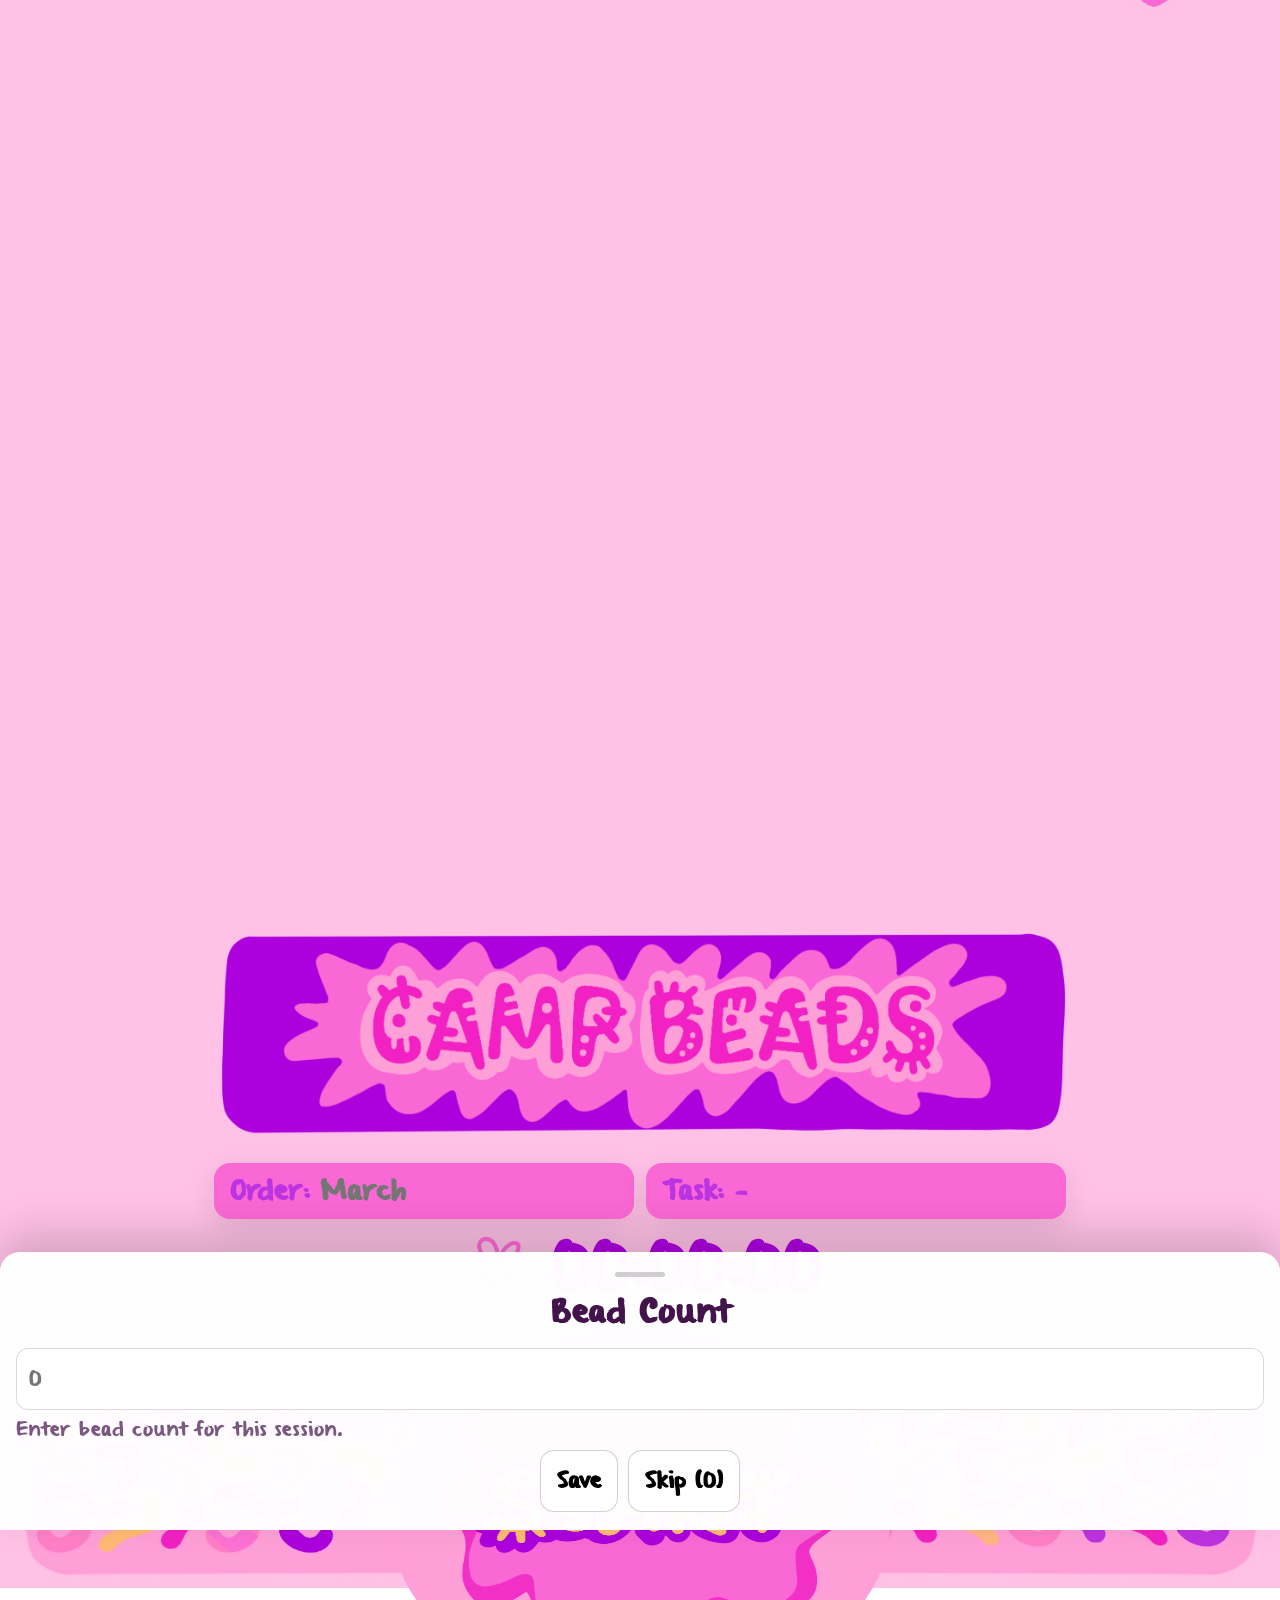
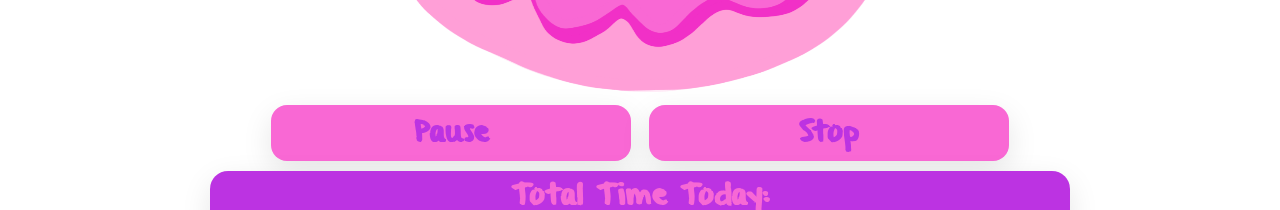
==== commit 1a5f2e76: "Fix HTML structure and remove duplicate elements" ====
--- a/index.html
+++ b/index.html
@@ -179,7 +179,6 @@
 </head>
 
 <body>
-<body>
 
 <!-- SIDEBAR BACKDROP -->
 <div class="backdrop" id="backdrop"></div>
@@ -215,7 +214,6 @@
 <!-- EVERYTHING ELSE ON THE PAGE -->
 <div class="timerScreen">
 
-   ...your timer layout...
 
 </div>
 
@@ -520,3 +518,4 @@
 </html>
 
 
+
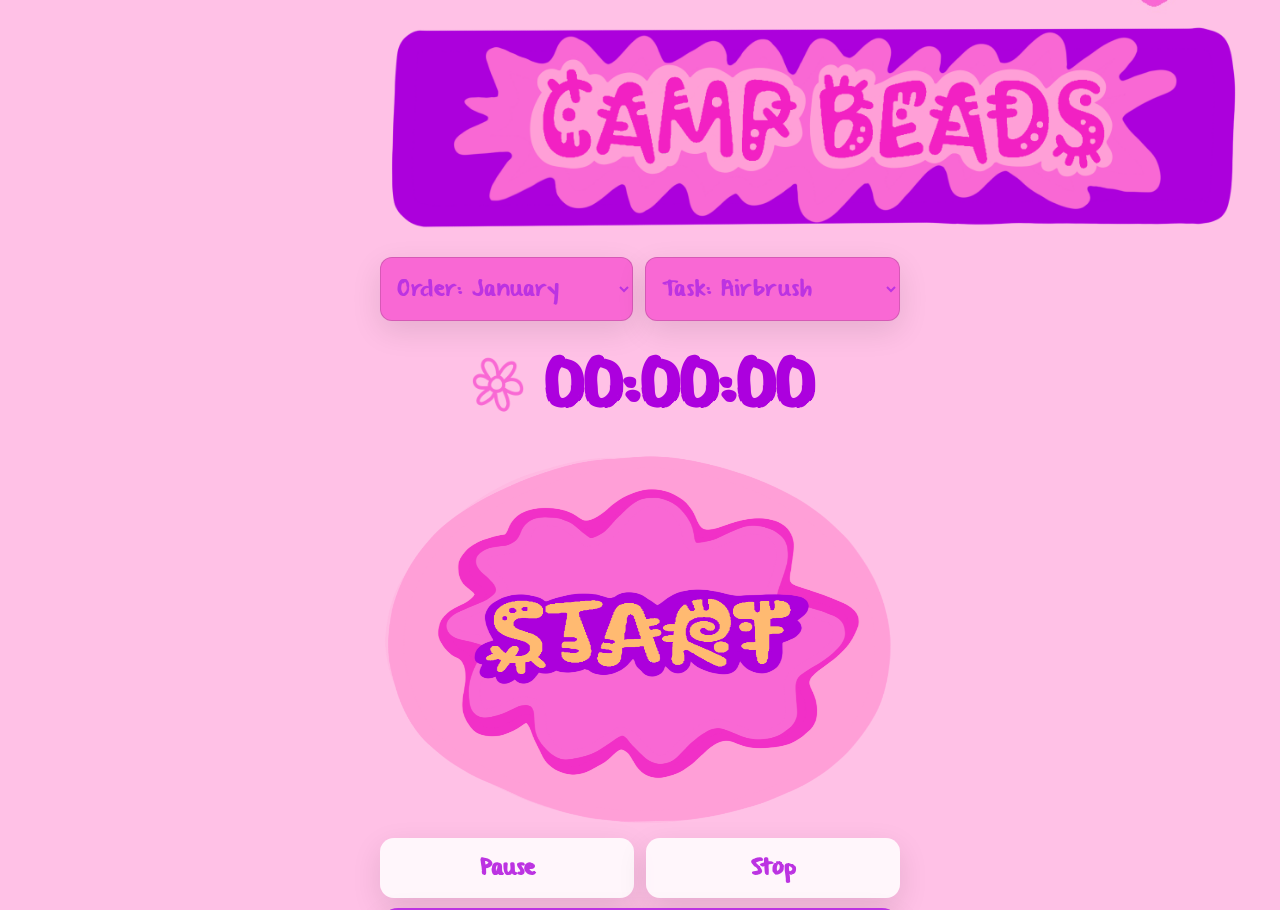
==== commit 6bf3d4a3: "Refactor index.html structure and styles" ====
--- a/index.html
+++ b/index.html
@@ -5,517 +5,430 @@
   <meta name="viewport" content="width=device-width, initial-scale=1" />
   <title>Timer</title>
   <link rel="stylesheet" href="style.css" />
-
-  <style>
-    /* ---------------------------
-       Timer page layout (no scroll)
-       --------------------------- */
-    body{
-      padding: 10px;
-      overflow: hidden; /* no page scroll */
-    }
-
-    .timerScreen{
-      height: 100svh; /* iPhone-safe viewport */
-      display: flex;
-      flex-direction: column;
-      align-items: center;
-      justify-content: space-between;
-      gap: 10px;
-    }
-
-    /* Header image */
-    .headerImage{
-      width: min(92vw, 860px);
-      height: auto;
-      display: block;
-      margin-top: 6px;
-    }
-
-    /* Order / Task blocks row (mockup-style) */
-    .orderTaskRow{
-      width: min(92vw, 860px);
-      display: flex;
-      gap: 12px;
-      justify-content: center;
-    }
-
-    /* Make them look like your rectangles */
-    .blockField{
-      flex: 1;
-      max-width: 420px;
-      height: 56px;               /* mockup-like height */
-      border-radius: 16px;
-      display: flex;
-      align-items: center;
-      justify-content: flex-start;
-      padding: 0 16px;
-      gap: 10px;
-      box-shadow: 0 10px 30px rgba(0,0,0,0.10);
-    }
-
-    .blockLabel{
-      font-weight: 900;
-      font-size: 22px;
-      line-height: 1;
-      white-space: nowrap;
-    }
-
-    /* Make the input/select look like plain text inside the block */
-    .inlineField{
-      flex: 1;
-      min-width: 0;
-      border: none !important;
-      outline: none !important;
-      background: transparent !important;
-      padding: 0 !important;
-      margin: 0 !important;
-      font-size: 22px;
-      font-weight: 900;
-      line-height: 1;
-      color: inherit; /* uses block text color */
-      appearance: none;
-      -webkit-appearance: none;
-    }
-
-    /* Timer row: flower - timer - (optional heart later) */
-    .timerRow{
-      width: min(92vw, 860px);
-      display: flex;
-      align-items: center;
-      justify-content: center;
-      gap: 14px;
-      margin-top: 2px;
-    }
-
-    /* Flower menu button is HERE (not absolute), so it won't overlap */
-    .flowerBtn{
-      border: none;
-      background: transparent;
-      padding: 0;
-      cursor: pointer;
-      flex: 0 0 auto;
-    }
-    .flowerBtn img{
-      width: 78px; /* tweak if you want bigger/smaller */
-      height: auto;
-      display: block;
-    }
-
-    .timerDisplay{
-      font-size: clamp(40px, 7vw, 56px);
-      font-weight: 950;
-      line-height: 1;
-      text-align: center;
-      min-width: 180px;
-    }
-
-    /* Start image button */
-    .startImgBtn{
-      border: none;
-      background: transparent;
-      padding: 0;
-      cursor: pointer;
-    }
-    .startImgBtn img{
-      width: min(520px, 78vw);
-      height: auto;
-      display: block;
-    }
-
-    /* Pause/Stop blocks row */
-    .controlsRow{
-      width: min(92vw, 860px);
-      display: flex;
-      justify-content: center;
-      gap: 18px;
-      margin-top: -2px;
-    }
-
-    .controlBlock{
-      width: min(44vw, 360px);
-      height: 56px;              /* same height as order/task */
-      border: none;
-      border-radius: 16px;
-      box-shadow: 0 10px 30px rgba(0,0,0,0.10);
-      cursor: pointer;
-      font-size: 24px;
-      font-weight: 950;
-      line-height: 1;
-    }
-    .controlBlock:active{ transform: translateY(1px); }
-
-    /* Today summary block (bigger, like mockup) */
-    .todayBlock{
-      width: min(92vw, 860px);
-      border-radius: 18px;
-      padding: 12px 16px;
-      box-shadow: 0 10px 30px rgba(0,0,0,0.10);
-      text-align: center;
-    }
-    .todayTitle{
-      font-size: 24px;
-      font-weight: 950;
-      line-height: 1.05;
-      margin-bottom: 6px;
-    }
-    .todayValue{
-      font-size: 24px;
-      font-weight: 950;
-      line-height: 1.05;
-    }
-
-    /* Hide the old “recent sessions” section on the timer page to prevent scrolling.
-       You can add it back later in a different page if you want. */
-    .hideOnTimerPage{ display:none; }
-
-    /* Slightly tighter spacing on very small screens */
-    @media (max-width: 390px){
-      .blockField{ height: 52px; }
-      .controlBlock{ height: 52px; font-size: 22px; }
-      .flowerBtn img{ width: 70px; }
-    }
-  </style>
 </head>
 
 <body>
 
-<!-- SIDEBAR BACKDROP -->
-<div class="backdrop" id="backdrop"></div>
-
-<!-- SIDEBAR -->
-<aside class="drawer" id="drawer">
-
-  <div class="drawerEmoji">
-    <img src="assets/emojis.png" alt="">
+  <!-- SIDEBAR BACKDROP -->
+  <div class="backdrop" id="backdrop" aria-hidden="true"></div>
+
+  <!-- SIDEBAR (PNG MENU) -->
+  <aside class="drawer" id="drawer" aria-label="Menu">
+    <div class="drawerEmoji">
+      <img src="assets/emojis.png" alt="">
+    </div>
+
+    <nav class="drawerMenu">
+      <a class="drawerBtn" href="index.html"><img src="assets/timer.png" alt="Timer"></a>
+      <a class="drawerBtn" href="entries.html"><img src="assets/entries.png" alt="Entries"></a>
+      <a class="drawerBtn" href="analytics.html"><img src="assets/analytics.png" alt="Analytics"></a>
+      <a class="drawerBtn" href="export.html"><img src="assets/export.png" alt="Export"></a>
+    </nav>
+  </aside>
+
+  <!-- TIMER SCREEN (fits iPhone) -->
+  <div class="timerScreen">
+
+    <!-- Header image -->
+    <div class="container" style="width:min(520px,94vw);">
+      <img src="assets/header.png" class="headerImage" alt="Camp Beads">
+    </div>
+
+    <!-- Order + Task row -->
+    <div class="container" style="width:min(520px,94vw);">
+      <div class="row">
+        <div class="field">
+          <select id="orderSelect" class="blockPink" aria-label="Order"></select>
+        </div>
+
+        <div class="field">
+          <select id="taskSelect" class="blockPink" aria-label="Task"></select>
+        </div>
+      </div>
+    </div>
+
+    <!-- Timer row (flower + timer) -->
+    <div class="container" style="width:min(520px,94vw); display:flex; align-items:center; justify-content:center; gap:14px;">
+      <button class="btn" id="btnMenu" aria-label="Open menu" style="padding:0; border:none; background:transparent;">
+        <img src="assets/flower.png" alt="Menu" style="display:block; width:64px; height:auto;">
+      </button>
+
+      <div id="timerDisplay" class="timerDisplay" style="font-size: clamp(38px, 10vw, 56px); font-weight: 900;">
+        00:00:00
+      </div>
+    </div>
+
+    <!-- Start button (image button) -->
+    <div class="container" style="width:min(520px,94vw); display:flex; justify-content:center;">
+      <button class="startImgBtn" id="btnStart" aria-label="Start" style="border:none; background:transparent; padding:0;">
+        <img src="assets/start.png" alt="Start">
+      </button>
+    </div>
+
+    <!-- Pause / Stop -->
+    <div class="container" style="width:min(520px,94vw);">
+      <div class="row">
+        <button class="btn blockPink controlBlock" id="btnPause" style="width:100%; border:none;">Pause</button>
+        <button class="btn blockPink controlBlock" id="btnStop" style="width:100%; border:none;">Stop</button>
+      </div>
+    </div>
+
+    <!-- Total time today -->
+    <div class="container" style="width:min(520px,94vw);">
+      <div class="blockToday todayBlock" style="border-radius:18px; padding:12px 16px; text-align:center;">
+        <div class="todayTitle" style="font-size:24px; font-weight:900;">Total Time Today:</div>
+        <div id="todayTotal" class="todayValue" style="font-size:24px; font-weight:900;">0 hours 0 minutes</div>
+      </div>
+    </div>
+
   </div>
 
-  <nav class="drawerMenu">
-    <a class="drawerBtn" href="index.html">
-      <img src="assets/timer.png" alt="Timer">
-    </a>
-
-    <a class="drawerBtn" href="entries.html">
-      <img src="assets/entries.png" alt="Entries">
-    </a>
-
-    <a class="drawerBtn" href="analytics.html">
-      <img src="assets/analytics.png" alt="Analytics">
-    </a>
-
-    <a class="drawerBtn" href="export.html">
-      <img src="assets/export.png" alt="Export">
-    </a>
-  </nav>
-
-</aside>
-
-
-<!-- EVERYTHING ELSE ON THE PAGE -->
-<div class="timerScreen">
-
-
-</div>
-
-</body>
-  <div class="timerScreen">
-
-    <!-- HEADER -->
-    <img src="assets/header.png" class="headerImage" alt="Camp Beads">
-
-    <!-- Drawer (keep these IDs for initDrawer/app.js) -->
-    <div class="backdrop" id="backdrop" aria-hidden="true"></div>
-    <aside class="drawer" id="drawer" aria-label="Menu">
-      <a href="index.html">Timer</a>
-      <a href="entries.html">Entries</a>
-      <a href="analytics.html">Analytics</a>
-      <a href="export.html">Export / Backup</a>
-    </aside>
-
-    <!-- ORDER + TASK blocks (one line each) -->
-    <div class="orderTaskRow">
-      <div class="blockPink blockField">
-        <span class="blockLabel">Order:</span>
-        <input id="orderInput" class="inlineField" type="text" placeholder="March" />
-      </div>
-
-      <div class="blockPink blockField">
-        <span class="blockLabel">Task:</span>
-        <select id="taskSelect" class="inlineField">
-          <option value="">—</option>
-        </select>
-      </div>
-    </div>
-
-    <!-- TIMER ROW (flower opens menu) -->
-    <div class="timerRow">
-      <button id="btnMenu" class="flowerBtn" aria-label="Open menu">
-        <img src="assets/flower.png" alt="">
-      </button>
-
-      <div id="timerDisplay" class="timerDisplay">00:00:00</div>
-
-      <!-- If you later add heart.png, we can put it here -->
-      <!-- <img src="assets/heart.png" style="width:78px;height:auto;display:block;" alt=""> -->
-    </div>
-
-    <!-- START BUTTON -->
-    <button id="btnStart" class="startImgBtn" aria-label="Start timer">
-      <img src="assets/start.png" alt="Start">
-    </button>
-
-    <!-- PAUSE / STOP blocks -->
-    <div class="controlsRow">
-      <button id="btnPause" class="blockPink controlBlock">Pause</button>
-      <button id="btnStop" class="blockPink controlBlock">Stop</button>
-    </div>
-
-    <!-- TODAY SUMMARY (ONLY this text + value, with colon) -->
-    <div class="blockToday todayBlock">
-      <div class="todayTitle">Total Time Today:</div>
-      <div class="todayValue" id="todayTotal">0 hours 0 minutes</div>
-    </div>
-
-    <!-- Keep status line (hidden visually unless you want it) -->
-    <div id="statusLine" class="statusLine" style="min-height:0; height:0; overflow:hidden;"></div>
-
-    <!-- Keep these elements in DOM but hidden to prevent scroll -->
-    <div class="hideOnTimerPage">
-      <div id="todayNote"></div>
-      <div id="recentList"></div>
-    </div>
-
-  </div>
-
-  <!-- Bead Count slide-up sheet (KEEP ids) -->
+  <!-- Bead Count Sheet (used when Stop is pressed for certain tasks) -->
   <div class="sheetBackdrop" id="sheetBackdrop" aria-hidden="true"></div>
   <div class="sheet" id="sheet" role="dialog" aria-modal="true" aria-label="Bead count">
     <div class="sheetHandle"></div>
     <h2 class="sheetTitle">Bead Count</h2>
+
     <div class="sheetRow">
-      <input id="beadCountInput" type="number" min="0" step="1" inputmode="numeric" placeholder="0" />
-      <div class="smallNote" id="beadCountHint">Enter bead count for this session.</div>
+      <input id="beadCountInput" type="number" min="0" step="1" inputmode="numeric" placeholder="Enter bead count" />
+
       <div class="sheetBtns">
+        <button class="btn" id="btnBeadSkip">Skip</button>
         <button class="btn" id="btnBeadSave">Save</button>
-        <button class="btn" id="btnBeadSkip">Skip (0)</button>
       </div>
+
+      <p class="smallNote" id="sheetNote"></p>
     </div>
   </div>
 
   <script src="app.js"></script>
   <script>
-    initDrawer();
-
-    // Fill task dropdown
-    const taskSelect = document.getElementById("taskSelect");
-    TASKS.forEach(t => {
-      const opt = document.createElement("option");
-      opt.value = t;
-      opt.textContent = t;
-      taskSelect.appendChild(opt);
-    });
-
-    // Order persistence
-    const orderInput = document.getElementById("orderInput");
-    orderInput.value = getCurrentOrder();
-
-    // Display rule: if user typed "March Order", show/store exactly what they typed.
-    // You asked "March" not "March Order" — easiest is: you enter "March".
-    // (If you want auto-strip "order" from the end, tell me and I’ll add it.)
-    orderInput.addEventListener("change", () => {
-      setCurrentOrder(orderInput.value);
-      refreshTodayOnly();
-    });
-
-    // Last task persistence
-    const lastTask = getLastTask();
-    if (lastTask && TASKS.includes(lastTask)) taskSelect.value = lastTask;
-    taskSelect.addEventListener("change", () => setLastTask(taskSelect.value));
-
-    // Timer state
-    let tick = null;
-    let isRunning = false;
-    let isPaused = false;
-    let startEpochMs = null;
-    let pausedAccumMs = 0;
-    let pauseStartMs = null;
-    let pendingStop = null;
-
+    // Drawer
+    if (typeof initDrawer === "function") initDrawer();
+
+    // ---- Task list ----
+    const TASKS_FALLBACK = [
+      "Airbrush","Starter Coat","Base Coat","Laser","Detail (Side A)","Detail (Side B)"
+    ];
+    const TASKS_LIST = (typeof TASKS !== "undefined" && Array.isArray(TASKS) && TASKS.length)
+      ? TASKS
+      : TASKS_FALLBACK;
+
+    // Tasks that require bead count prompt
+    const BEAD_TASKS = new Set(["Starter Coat","Base Coat","Laser","Detail (Side A)","Detail (Side B)"]);
+
+    // ---- Storage helpers (use app.js if available) ----
+    function loadEntriesSafe(){
+      if (typeof loadEntries === "function") return loadEntries();
+      try{
+        const raw = localStorage.getItem("cbt_entries");
+        return raw ? JSON.parse(raw) : [];
+      }catch(e){ return []; }
+    }
+
+    function saveEntriesSafe(entries){
+      if (typeof saveEntries === "function") return saveEntries(entries);
+      localStorage.setItem("cbt_entries", JSON.stringify(entries));
+    }
+
+    function loadSettings(){
+      try{
+        const raw = localStorage.getItem("cbt_settings");
+        return raw ? JSON.parse(raw) : {};
+      }catch(e){ return {}; }
+    }
+
+    function saveSettings(obj){
+      localStorage.setItem("cbt_settings", JSON.stringify(obj || {}));
+    }
+
+    // ---- DOM ----
+    const orderSelect = document.getElementById("orderSelect");
+    const taskSelect  = document.getElementById("taskSelect");
     const timerDisplay = document.getElementById("timerDisplay");
+
     const btnStart = document.getElementById("btnStart");
     const btnPause = document.getElementById("btnPause");
-    const btnStop = document.getElementById("btnStop");
-    const statusLine = document.getElementById("statusLine");
-
+    const btnStop  = document.getElementById("btnStop");
+
+    const todayTotal = document.getElementById("todayTotal");
+
+    // Bead sheet
     const sheetBackdrop = document.getElementById("sheetBackdrop");
     const sheet = document.getElementById("sheet");
     const beadCountInput = document.getElementById("beadCountInput");
+    const btnBeadSkip = document.getElementById("btnBeadSkip");
     const btnBeadSave = document.getElementById("btnBeadSave");
-    const btnBeadSkip = document.getElementById("btnBeadSkip");
-
-    function elapsedMsNow(){
-      if (!startEpochMs) return 0;
-      const now = Date.now();
-      const base = now - startEpochMs - pausedAccumMs;
-      if (isPaused && pauseStartMs){
-        return (pauseStartMs - startEpochMs - pausedAccumMs);
-      }
-      return Math.max(0, base);
-    }
+    const sheetNote = document.getElementById("sheetNote");
+
+    // ---- Utilities ----
+    function pad2(n){ return String(n).padStart(2,"0"); }
+
+    function nowHMS(){
+      const d = new Date();
+      return `${pad2(d.getHours())}:${pad2(d.getMinutes())}:${pad2(d.getSeconds())}`;
+    }
+
+    function formatMMDDYYYY(d){
+      return `${pad2(d.getMonth()+1)}/${pad2(d.getDate())}/${d.getFullYear()}`;
+    }
+
+    function msToHMS(ms){
+      ms = Math.max(0, Number(ms||0));
+      const s = Math.floor(ms/1000);
+      const hh = pad2(Math.floor(s/3600));
+      const mm = pad2(Math.floor((s%3600)/60));
+      const ss = pad2(s%60);
+      return `${hh}:${mm}:${ss}`;
+    }
+
+    function msToHoursMinutes(ms){
+      const totalMin = Math.floor(Math.max(0, ms)/60000);
+      const h = Math.floor(totalMin/60);
+      const m = totalMin % 60;
+      return {h,m};
+    }
+
+    function todayKey(){
+      return formatMMDDYYYY(new Date());
+    }
+
+    function computeTodayTotal(entries){
+      const key = todayKey();
+      const ms = (entries||[])
+        .filter(e => e && e.date === key)
+        .reduce((a,e)=>a + Number(e.duration_ms||0), 0);
+      return ms;
+    }
+
+    function refreshToday(){
+      const ms = computeTodayTotal(loadEntriesSafe());
+      const hm = msToHoursMinutes(ms);
+      todayTotal.textContent = `${hm.h} hours ${hm.m} minutes`;
+    }
+
+    // ---- Orders list (remember last order) ----
+    function uniq(arr){ return Array.from(new Set(arr)); }
+
+    function buildOrderOptions(){
+      const entries = loadEntriesSafe();
+      const saved = loadSettings();
+
+      // collect previous orders
+      const orders = uniq(
+        entries.map(e => String(e.order||"").trim()).filter(Boolean)
+      ).sort((a,b)=>a.localeCompare(b));
+
+      // If none exist yet, provide common months as starter options
+      const monthDefaults = [
+        "January","February","March","April","May","June","July","August","September","October","November","December"
+      ];
+
+      const all = orders.length ? orders : monthDefaults;
+
+      orderSelect.innerHTML = "";
+      all.forEach(o=>{
+        const opt = document.createElement("option");
+        opt.value = o;
+        opt.textContent = `Order: ${o}`;
+        orderSelect.appendChild(opt);
+      });
+
+      // restore last order if possible
+      if (saved && saved.activeOrder && all.includes(saved.activeOrder)){
+        orderSelect.value = saved.activeOrder;
+      }else{
+        orderSelect.value = all[0];
+      }
+    }
+
+    function buildTaskOptions(){
+      const saved = loadSettings();
+
+      taskSelect.innerHTML = "";
+      TASKS_LIST.forEach(t=>{
+        const opt = document.createElement("option");
+        opt.value = t;
+        opt.textContent = `Task: ${t}`;
+        taskSelect.appendChild(opt);
+      });
+
+      if (saved && saved.activeTask && TASKS_LIST.includes(saved.activeTask)){
+        taskSelect.value = saved.activeTask;
+      }else{
+        taskSelect.value = TASKS_LIST[0] || "";
+      }
+    }
+
+    orderSelect.addEventListener("change", ()=>{
+      const s = loadSettings();
+      s.activeOrder = orderSelect.value;
+      saveSettings(s);
+    });
+
+    taskSelect.addEventListener("change", ()=>{
+      const s = loadSettings();
+      s.activeTask = taskSelect.value;
+      saveSettings(s);
+    });
+
+    // ---- Timer state ----
+    let running = false;
+    let paused = false;
+
+    let startEpoch = null;      // ms since epoch
+    let elapsedMs = 0;          // accumulated while paused
+
+    let tickHandle = null;
 
     function renderTimer(){
-      timerDisplay.textContent = msToHMS(elapsedMsNow());
-    }
-
-    function startTicker(){
-      if (tick) clearInterval(tick);
-      tick = setInterval(renderTimer, 250);
-    }
-
-    function stopTicker(){
-      if (tick) clearInterval(tick);
-      tick = null;
-    }
-
-    function setStatus(msg){
-      // kept but hidden; useful for debugging
-      statusLine.textContent = msg || "";
-    }
-
-    function ensureCanStart(){
-      const order = String(orderInput.value || "").trim();
-      const task = String(taskSelect.value || "").trim();
-      if (!order){ setStatus("Set an Order first."); orderInput.focus(); return false; }
-      if (!task){ setStatus("Select a Task first."); taskSelect.focus(); return false; }
-      return true;
-    }
-
-    function openSheet(){
+      const ms = elapsedMs + (running && !paused ? (Date.now() - startEpoch) : 0);
+      timerDisplay.textContent = msToHMS(ms);
+    }
+
+    function startTimer(){
+      if (running && !paused) return;
+
+      if (!running){
+        running = true;
+        paused = false;
+        elapsedMs = 0;
+        startEpoch = Date.now();
+        sessionStartHMS = nowHMS();
+        sessionDate = formatMMDDYYYY(new Date());
+      }else{
+        // resume
+        paused = false;
+        startEpoch = Date.now();
+      }
+
+      if (tickHandle) clearInterval(tickHandle);
+      tickHandle = setInterval(renderTimer, 250);
+      renderTimer();
+    }
+
+    function pauseTimer(){
+      if (!running) return;
+
+      if (!paused){
+        // pause
+        elapsedMs += (Date.now() - startEpoch);
+        paused = true;
+      }else{
+        // resume
+        paused = false;
+        startEpoch = Date.now();
+      }
+      renderTimer();
+    }
+
+    // session metadata
+    let sessionStartHMS = "";
+    let sessionDate = "";
+    let pendingStopEntry = null;
+
+    function openBeadSheet(entry){
+      pendingStopEntry = entry;
+      sheetNote.textContent = "";
+      beadCountInput.value = "";
       sheetBackdrop.classList.add("open");
       sheet.classList.add("open");
-      beadCountInput.value = "";
-      beadCountInput.focus();
-    }
-
-    function closeSheet(){
+    }
+
+    function closeBeadSheet(){
+      pendingStopEntry = null;
       sheetBackdrop.classList.remove("open");
       sheet.classList.remove("open");
     }
 
-    function commitPendingWithBeads(beadCount){
-      if (!pendingStop) return;
-      const entry = pendingStop;
-      entry.bead_count = safeParseInt(beadCount, 0);
-
-      addEntry(entry);
-
-      pendingStop = null;
-      closeSheet();
-      refreshTodayOnly();
-      setStatus("Saved.");
-    }
-
-    sheetBackdrop.addEventListener("click", () => commitPendingWithBeads(0));
-    btnBeadSave.addEventListener("click", () => commitPendingWithBeads(beadCountInput.value));
-    btnBeadSkip.addEventListener("click", () => commitPendingWithBeads(0));
-
-    // Buttons
-    btnStart.addEventListener("click", () => {
-      if (isRunning) return;
-      if (!ensureCanStart()) return;
-
-      isRunning = true;
-      isPaused = false;
-      startEpochMs = Date.now();
-      pausedAccumMs = 0;
-      pauseStartMs = null;
-
-      startTicker();
-      renderTimer();
-      setStatus("Running");
-      btnPause.textContent = "Pause";
-    });
-
-    btnPause.addEventListener("click", () => {
-      if (!isRunning) return;
-
-      if (!isPaused){
-        isPaused = true;
-        pauseStartMs = Date.now();
-        btnPause.textContent = "Resume";
-      } else {
-        isPaused = false;
-        const now = Date.now();
-        pausedAccumMs += (now - pauseStartMs);
-        pauseStartMs = null;
-        btnPause.textContent = "Pause";
-      }
-      renderTimer();
-    });
-
-    btnStop.addEventListener("click", () => {
-      if (!isRunning) return;
-
-      const endEpoch = Date.now();
-      const durationMs = elapsedMsNow();
-
-      isRunning = false;
-      isPaused = false;
-      stopTicker();
-
-      const startDate = new Date(startEpochMs);
-      const endDate = new Date(endEpoch);
-
-      pendingStop = {
-        id: uuid(),
-        order: orderInput.value.trim(),
-        task: taskSelect.value,
-        date: formatDateMMDDYYYY(endDate),
-        start_time: formatTimeHHMMSS(startDate),
-        end_time: formatTimeHHMMSS(endDate),
-        duration_ms: Math.max(0, durationMs),
+    sheetBackdrop.addEventListener("click", closeBeadSheet);
+
+    function commitEntry(entry){
+      const entries = loadEntriesSafe();
+
+      // ensure id
+      if (!entry.id){
+        entry.id = `${Date.now()}_${Math.random().toString(16).slice(2)}`;
+      }
+
+      entries.push(entry);
+      saveEntriesSafe(entries);
+
+      refreshToday();
+    }
+
+    function stopTimer(){
+      if (!running) return;
+
+      // finalize elapsed
+      if (!paused){
+        elapsedMs += (Date.now() - startEpoch);
+      }
+
+      const endHMS = nowHMS();
+      const order = orderSelect.value;
+      const task = taskSelect.value;
+
+      const entry = {
+        id: `${Date.now()}_${Math.random().toString(16).slice(2)}`,
+        date: sessionDate || formatMMDDYYYY(new Date()),
+        order,
+        task,
+        start_time: sessionStartHMS || nowHMS(),
+        end_time: endHMS,
+        duration_ms: elapsedMs,
         bead_count: 0
       };
 
-      startEpochMs = null;
-      pausedAccumMs = 0;
-      pauseStartMs = null;
-      timerDisplay.textContent = "00:00:00";
-      btnPause.textContent = "Pause";
-
-      if (TASKS_REQUIRE_BEAD_COUNT.has(pendingStop.task)){
-        openSheet();
-      } else {
-        commitPendingWithBeads(0);
-      }
+      // reset timer state immediately (UI)
+      running = false;
+      paused = false;
+      startEpoch = null;
+      elapsedMs = 0;
+      if (tickHandle) clearInterval(tickHandle);
+      tickHandle = null;
+      renderTimer();
+
+      // bead count prompt if needed
+      if (BEAD_TASKS.has(task)){
+        openBeadSheet(entry);
+      }else{
+        commitEntry(entry);
+      }
+    }
+
+    // Bead sheet buttons
+    btnBeadSkip.addEventListener("click", ()=>{
+      if (!pendingStopEntry) return;
+      pendingStopEntry.bead_count = 0;
+      commitEntry(pendingStopEntry);
+      closeBeadSheet();
     });
 
-    // Today summary: only “Total Time Today:” + “X hours Y minutes”
-    const todayTotalEl = document.getElementById("todayTotal");
-
-    function msToHoursMinutes(ms){
-      const totalMin = Math.floor(Math.max(0, ms) / 60000);
-      const h = Math.floor(totalMin / 60);
-      const m = totalMin % 60;
-      return `${h} hours ${m} minutes`;
-    }
-
-    function refreshTodayOnly(){
-      const order = getCurrentOrder() || orderInput.value.trim();
-      const today = todayMMDDYYYY();
-
-      const entries = loadEntries();
-      const todayMs = entries
-        .filter(e => e.date === today && String(e.order) === String(order))
-        .reduce((a,e) => a + (e.duration_ms || 0), 0);
-
-      todayTotalEl.textContent = msToHoursMinutes(todayMs);
-    }
-
-    refreshTodayOnly();
+    btnBeadSave.addEventListener("click", ()=>{
+      if (!pendingStopEntry) return;
+      const n = parseInt(String(beadCountInput.value||"0"), 10);
+      pendingStopEntry.bead_count = Number.isFinite(n) && n >= 0 ? n : 0;
+      commitEntry(pendingStopEntry);
+      closeBeadSheet();
+    });
+
+    // Buttons
+    btnStart.addEventListener("click", startTimer);
+    btnPause.addEventListener("click", pauseTimer);
+    btnStop.addEventListener("click", stopTimer);
+
+    // Initialize
+    buildOrderOptions();
+    buildTaskOptions();
+    renderTimer();
+    refreshToday();
+
+    // Reset today at midnight (best effort)
+    setInterval(()=>{
+      refreshToday();
+    }, 60 * 1000);
   </script>
+
 </body>
 </html>
-
-
-
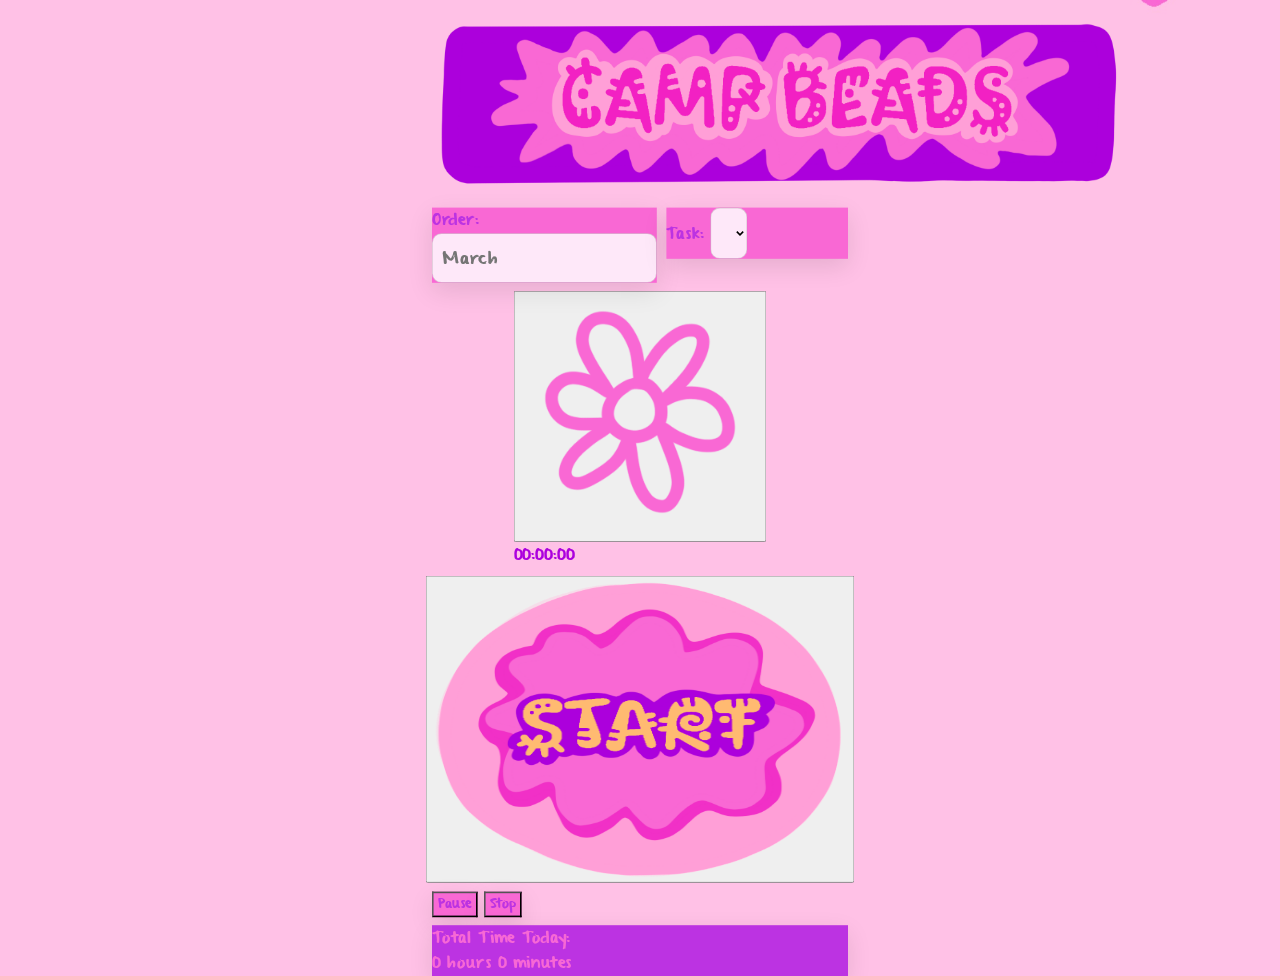
==== commit 736680f9: "Refactor index.html structure and content" ====
--- a/index.html
+++ b/index.html
@@ -6,13 +6,12 @@
   <title>Timer</title>
   <link rel="stylesheet" href="style.css" />
 </head>
-
 <body>
 
   <!-- SIDEBAR BACKDROP -->
   <div class="backdrop" id="backdrop" aria-hidden="true"></div>
 
-  <!-- SIDEBAR (PNG MENU) -->
+  <!-- SIDEBAR -->
   <aside class="drawer" id="drawer" aria-label="Menu">
     <div class="drawerEmoji">
       <img src="assets/emojis.png" alt="">
@@ -26,64 +25,62 @@
     </nav>
   </aside>
 
-  <!-- TIMER SCREEN (fits iPhone) -->
+  <!-- MAIN TIMER SCREEN -->
   <div class="timerScreen">
 
-    <!-- Header image -->
-    <div class="container" style="width:min(520px,94vw);">
+    <div class="container">
       <img src="assets/header.png" class="headerImage" alt="Camp Beads">
     </div>
 
-    <!-- Order + Task row -->
-    <div class="container" style="width:min(520px,94vw);">
+    <div class="container">
       <div class="row">
         <div class="field">
-          <select id="orderSelect" class="blockPink" aria-label="Order"></select>
+          <div class="blockPink inlineBlock">
+            <span class="prefix">Order:</span>
+            <input id="orderInput" class="inlineField" type="text" placeholder="March" />
+          </div>
         </div>
 
         <div class="field">
-          <select id="taskSelect" class="blockPink" aria-label="Task"></select>
+          <div class="blockPink inlineBlock">
+            <span class="prefix">Task:</span>
+            <select id="taskSelect" class="inlineField" aria-label="Task"></select>
+          </div>
         </div>
       </div>
     </div>
 
-    <!-- Timer row (flower + timer) -->
-    <div class="container" style="width:min(520px,94vw); display:flex; align-items:center; justify-content:center; gap:14px;">
-      <button class="btn" id="btnMenu" aria-label="Open menu" style="padding:0; border:none; background:transparent;">
-        <img src="assets/flower.png" alt="Menu" style="display:block; width:64px; height:auto;">
+    <div class="timerRow">
+      <button class="flowerBtn" id="btnMenu" aria-label="Open menu">
+        <img src="assets/flower.png" alt="">
       </button>
 
-      <div id="timerDisplay" class="timerDisplay" style="font-size: clamp(38px, 10vw, 56px); font-weight: 900;">
-        00:00:00
-      </div>
-    </div>
-
-    <!-- Start button (image button) -->
-    <div class="container" style="width:min(520px,94vw); display:flex; justify-content:center;">
-      <button class="startImgBtn" id="btnStart" aria-label="Start" style="border:none; background:transparent; padding:0;">
+      <div id="timerDisplay" class="timerDisplay">00:00:00</div>
+    </div>
+
+    <div class="container" style="display:flex; justify-content:center;">
+      <button class="startImgBtn" id="btnStart" aria-label="Start">
         <img src="assets/start.png" alt="Start">
       </button>
     </div>
 
-    <!-- Pause / Stop -->
-    <div class="container" style="width:min(520px,94vw);">
-      <div class="row">
-        <button class="btn blockPink controlBlock" id="btnPause" style="width:100%; border:none;">Pause</button>
-        <button class="btn blockPink controlBlock" id="btnStop" style="width:100%; border:none;">Stop</button>
+    <div class="container">
+      <div class="controlRow">
+        <button class="controlBlock blockPink" id="btnPause">Pause</button>
+        <button class="controlBlock blockPink" id="btnStop">Stop</button>
       </div>
     </div>
 
-    <!-- Total time today -->
-    <div class="container" style="width:min(520px,94vw);">
-      <div class="blockToday todayBlock" style="border-radius:18px; padding:12px 16px; text-align:center;">
-        <div class="todayTitle" style="font-size:24px; font-weight:900;">Total Time Today:</div>
-        <div id="todayTotal" class="todayValue" style="font-size:24px; font-weight:900;">0 hours 0 minutes</div>
+    <div class="container">
+      <div class="todayBlock blockToday">
+        <div class="todayTitle">Total Time Today:</div>
+        <div id="todayTotal" class="todayValue">0 hours 0 minutes</div>
       </div>
     </div>
 
   </div>
 
-  <!-- Bead Count Sheet (used when Stop is pressed for certain tasks) -->
+  <!-- BEAD COUNT SHEET -->
   <div class="sheetBackdrop" id="sheetBackdrop" aria-hidden="true"></div>
   <div class="sheet" id="sheet" role="dialog" aria-modal="true" aria-label="Bead count">
     <div class="sheetHandle"></div>
@@ -103,332 +100,396 @@
 
   <script src="app.js"></script>
   <script>
-    // Drawer
-    if (typeof initDrawer === "function") initDrawer();
-
-    // ---- Task list ----
-    const TASKS_FALLBACK = [
-      "Airbrush","Starter Coat","Base Coat","Laser","Detail (Side A)","Detail (Side B)"
+    initDrawer();
+
+    const DEFAULT_TASKS = [
+      "Airbrush",
+      "Starter Coat",
+      "Base Coat",
+      "Laser",
+      "Detail (Side A)",
+      "Detail (Side B)"
     ];
-    const TASKS_LIST = (typeof TASKS !== "undefined" && Array.isArray(TASKS) && TASKS.length)
-      ? TASKS
-      : TASKS_FALLBACK;
-
-    // Tasks that require bead count prompt
-    const BEAD_TASKS = new Set(["Starter Coat","Base Coat","Laser","Detail (Side A)","Detail (Side B)"]);
-
-    // ---- Storage helpers (use app.js if available) ----
-    function loadEntriesSafe(){
-      if (typeof loadEntries === "function") return loadEntries();
-      try{
-        const raw = localStorage.getItem("cbt_entries");
-        return raw ? JSON.parse(raw) : [];
-      }catch(e){ return []; }
-    }
-
-    function saveEntriesSafe(entries){
-      if (typeof saveEntries === "function") return saveEntries(entries);
-      localStorage.setItem("cbt_entries", JSON.stringify(entries));
-    }
-
-    function loadSettings(){
-      try{
-        const raw = localStorage.getItem("cbt_settings");
-        return raw ? JSON.parse(raw) : {};
-      }catch(e){ return {}; }
-    }
-
-    function saveSettings(obj){
-      localStorage.setItem("cbt_settings", JSON.stringify(obj || {}));
-    }
-
-    // ---- DOM ----
-    const orderSelect = document.getElementById("orderSelect");
-    const taskSelect  = document.getElementById("taskSelect");
+
+    const TASKS_REQUIRE_BEAD_COUNT = new Set([
+      "Starter Coat",
+      "Base Coat",
+      "Laser",
+      "Detail (Side A)",
+      "Detail (Side B)"
+    ]);
+
+    const KEY_ENTRIES = "cbt_entries";
+    const KEY_TASKS = "cbt_tasks";
+    const KEY_SETTINGS = "cbt_settings";
+    const KEY_ACTIVE_TIMER = "cbt_active_timer";
+
+    const orderInput = document.getElementById("orderInput");
+    const taskSelect = document.getElementById("taskSelect");
     const timerDisplay = document.getElementById("timerDisplay");
-
     const btnStart = document.getElementById("btnStart");
     const btnPause = document.getElementById("btnPause");
-    const btnStop  = document.getElementById("btnStop");
-
+    const btnStop = document.getElementById("btnStop");
     const todayTotal = document.getElementById("todayTotal");
 
-    // Bead sheet
     const sheetBackdrop = document.getElementById("sheetBackdrop");
     const sheet = document.getElementById("sheet");
     const beadCountInput = document.getElementById("beadCountInput");
     const btnBeadSkip = document.getElementById("btnBeadSkip");
     const btnBeadSave = document.getElementById("btnBeadSave");
-    const sheetNote = document.getElementById("sheetNote");
-
-    // ---- Utilities ----
-    function pad2(n){ return String(n).padStart(2,"0"); }
-
-    function nowHMS(){
-      const d = new Date();
+
+    let tickHandle = null;
+
+    function pad2(n) {
+      return String(n).padStart(2, "0");
+    }
+
+    function nowDate() {
+      return new Date();
+    }
+
+    function formatDateMMDDYYYY(d) {
+      return `${pad2(d.getMonth() + 1)}/${pad2(d.getDate())}/${d.getFullYear()}`;
+    }
+
+    function formatTimeHHMMSS(d) {
       return `${pad2(d.getHours())}:${pad2(d.getMinutes())}:${pad2(d.getSeconds())}`;
     }
 
-    function formatMMDDYYYY(d){
-      return `${pad2(d.getMonth()+1)}/${pad2(d.getDate())}/${d.getFullYear()}`;
-    }
-
-    function msToHMS(ms){
-      ms = Math.max(0, Number(ms||0));
-      const s = Math.floor(ms/1000);
-      const hh = pad2(Math.floor(s/3600));
-      const mm = pad2(Math.floor((s%3600)/60));
-      const ss = pad2(s%60);
-      return `${hh}:${mm}:${ss}`;
-    }
-
-    function msToHoursMinutes(ms){
-      const totalMin = Math.floor(Math.max(0, ms)/60000);
-      const h = Math.floor(totalMin/60);
+    function msToHMS(ms) {
+      const totalSec = Math.max(0, Math.floor((ms || 0) / 1000));
+      const h = Math.floor(totalSec / 3600);
+      const m = Math.floor((totalSec % 3600) / 60);
+      const s = totalSec % 60;
+      return `${pad2(h)}:${pad2(m)}:${pad2(s)}`;
+    }
+
+    function msToHoursMinutesWords(ms) {
+      const totalMin = Math.floor(Math.max(0, ms) / 60000);
+      const h = Math.floor(totalMin / 60);
       const m = totalMin % 60;
-      return {h,m};
-    }
-
-    function todayKey(){
-      return formatMMDDYYYY(new Date());
-    }
-
-    function computeTodayTotal(entries){
-      const key = todayKey();
-      const ms = (entries||[])
-        .filter(e => e && e.date === key)
-        .reduce((a,e)=>a + Number(e.duration_ms||0), 0);
+      return `${h} hours ${m} minutes`;
+    }
+
+    function safeInt(v, d = 0) {
+      const n = parseInt(String(v ?? "").trim(), 10);
+      return Number.isFinite(n) ? n : d;
+    }
+
+    function uuid() {
+      return `e_${Date.now()}_${Math.random().toString(16).slice(2)}`;
+    }
+
+    function uniq(arr) {
+      return Array.from(new Set(arr));
+    }
+
+    function loadEntries() {
+      try {
+        return JSON.parse(localStorage.getItem(KEY_ENTRIES) || "[]");
+      } catch {
+        return [];
+      }
+    }
+
+    function saveEntries(entries) {
+      localStorage.setItem(KEY_ENTRIES, JSON.stringify(entries || []));
+    }
+
+    function getTasks() {
+      try {
+        const stored = JSON.parse(localStorage.getItem(KEY_TASKS) || "[]");
+        return uniq([...DEFAULT_TASKS, ...stored.filter(Boolean).map(String)]);
+      } catch {
+        return [...DEFAULT_TASKS];
+      }
+    }
+
+    function saveTasks(tasks) {
+      const merged = uniq([...DEFAULT_TASKS, ...(tasks || []).filter(Boolean).map(String)]);
+      localStorage.setItem(KEY_TASKS, JSON.stringify(merged));
+    }
+
+    function addTask(task) {
+      const t = String(task || "").trim();
+      if (!t) return getTasks();
+      const tasks = getTasks();
+      if (!tasks.includes(t)) tasks.push(t);
+      saveTasks(tasks);
+      return tasks;
+    }
+
+    function getSettings() {
+      try {
+        return JSON.parse(localStorage.getItem(KEY_SETTINGS) || "{}");
+      } catch {
+        return {};
+      }
+    }
+
+    function saveSettings(obj) {
+      localStorage.setItem(KEY_SETTINGS, JSON.stringify(obj || {}));
+    }
+
+    function getActiveTimer() {
+      try {
+        return JSON.parse(localStorage.getItem(KEY_ACTIVE_TIMER) || "null");
+      } catch {
+        return null;
+      }
+    }
+
+    function setActiveTimer(t) {
+      localStorage.setItem(KEY_ACTIVE_TIMER, JSON.stringify(t));
+    }
+
+    function clearActiveTimer() {
+      localStorage.removeItem(KEY_ACTIVE_TIMER);
+    }
+
+    function currentElapsedMs(active) {
+      if (!active) return 0;
+      if (active.isPaused) return Number(active.elapsedMs || 0);
+      return Number(active.elapsedMs || 0) + Math.max(0, Date.now() - Number(active.startedAtMs || 0));
+    }
+
+    function computeTodayMs(entries, includeActive = true) {
+      const today = formatDateMMDDYYYY(new Date());
+      let ms = (entries || [])
+        .filter(e => e.date === today)
+        .reduce((a, e) => a + Number(e.duration_ms || 0), 0);
+
+      if (includeActive) {
+        const active = getActiveTimer();
+        if (active && active.sessionDate === today) {
+          ms += currentElapsedMs(active);
+        }
+      }
+
       return ms;
     }
 
-    function refreshToday(){
-      const ms = computeTodayTotal(loadEntriesSafe());
-      const hm = msToHoursMinutes(ms);
-      todayTotal.textContent = `${hm.h} hours ${hm.m} minutes`;
-    }
-
-    // ---- Orders list (remember last order) ----
-    function uniq(arr){ return Array.from(new Set(arr)); }
-
-    function buildOrderOptions(){
-      const entries = loadEntriesSafe();
-      const saved = loadSettings();
-
-      // collect previous orders
-      const orders = uniq(
-        entries.map(e => String(e.order||"").trim()).filter(Boolean)
-      ).sort((a,b)=>a.localeCompare(b));
-
-      // If none exist yet, provide common months as starter options
-      const monthDefaults = [
-        "January","February","March","April","May","June","July","August","September","October","November","December"
-      ];
-
-      const all = orders.length ? orders : monthDefaults;
-
-      orderSelect.innerHTML = "";
-      all.forEach(o=>{
-        const opt = document.createElement("option");
-        opt.value = o;
-        opt.textContent = `Order: ${o}`;
-        orderSelect.appendChild(opt);
-      });
-
-      // restore last order if possible
-      if (saved && saved.activeOrder && all.includes(saved.activeOrder)){
-        orderSelect.value = saved.activeOrder;
-      }else{
-        orderSelect.value = all[0];
-      }
-    }
-
-    function buildTaskOptions(){
-      const saved = loadSettings();
-
+    function refreshToday() {
+      todayTotal.textContent = msToHoursMinutesWords(computeTodayMs(loadEntries(), true));
+    }
+
+    function refreshTaskOptions(selected) {
+      const tasks = getTasks();
       taskSelect.innerHTML = "";
-      TASKS_LIST.forEach(t=>{
+
+      tasks.forEach(t => {
         const opt = document.createElement("option");
         opt.value = t;
         opt.textContent = `Task: ${t}`;
         taskSelect.appendChild(opt);
       });
 
-      if (saved && saved.activeTask && TASKS_LIST.includes(saved.activeTask)){
-        taskSelect.value = saved.activeTask;
-      }else{
-        taskSelect.value = TASKS_LIST[0] || "";
-      }
-    }
-
-    orderSelect.addEventListener("change", ()=>{
-      const s = loadSettings();
-      s.activeOrder = orderSelect.value;
-      saveSettings(s);
-    });
-
-    taskSelect.addEventListener("change", ()=>{
-      const s = loadSettings();
-      s.activeTask = taskSelect.value;
-      saveSettings(s);
-    });
-
-    // ---- Timer state ----
-    let running = false;
-    let paused = false;
-
-    let startEpoch = null;      // ms since epoch
-    let elapsedMs = 0;          // accumulated while paused
-
-    let tickHandle = null;
-
-    function renderTimer(){
-      const ms = elapsedMs + (running && !paused ? (Date.now() - startEpoch) : 0);
-      timerDisplay.textContent = msToHMS(ms);
-    }
-
-    function startTimer(){
-      if (running && !paused) return;
-
-      if (!running){
-        running = true;
-        paused = false;
-        elapsedMs = 0;
-        startEpoch = Date.now();
-        sessionStartHMS = nowHMS();
-        sessionDate = formatMMDDYYYY(new Date());
-      }else{
-        // resume
-        paused = false;
-        startEpoch = Date.now();
-      }
-
+      const addOpt = document.createElement("option");
+      addOpt.value = "__ADD__";
+      addOpt.textContent = "Task: Add Task...";
+      taskSelect.appendChild(addOpt);
+
+      if (selected && tasks.includes(selected)) {
+        taskSelect.value = selected;
+      } else if (tasks.length) {
+        taskSelect.value = tasks[0];
+      }
+    }
+
+    function renderTimer() {
+      const active = getActiveTimer();
+      timerDisplay.textContent = active ? msToHMS(currentElapsedMs(active)) : "00:00:00";
+      btnPause.textContent = active && active.isPaused ? "Resume" : "Pause";
+      refreshToday();
+    }
+
+    function startTicker() {
       if (tickHandle) clearInterval(tickHandle);
       tickHandle = setInterval(renderTimer, 250);
-      renderTimer();
-    }
-
-    function pauseTimer(){
-      if (!running) return;
-
-      if (!paused){
-        // pause
-        elapsedMs += (Date.now() - startEpoch);
-        paused = true;
-      }else{
-        // resume
-        paused = false;
-        startEpoch = Date.now();
-      }
-      renderTimer();
-    }
-
-    // session metadata
-    let sessionStartHMS = "";
-    let sessionDate = "";
-    let pendingStopEntry = null;
-
-    function openBeadSheet(entry){
-      pendingStopEntry = entry;
-      sheetNote.textContent = "";
-      beadCountInput.value = "";
+    }
+
+    function stopTicker() {
+      if (tickHandle) clearInterval(tickHandle);
+      tickHandle = null;
+    }
+
+    function openSheet() {
       sheetBackdrop.classList.add("open");
       sheet.classList.add("open");
-    }
-
-    function closeBeadSheet(){
-      pendingStopEntry = null;
+      beadCountInput.value = "";
+      beadCountInput.focus();
+    }
+
+    function closeSheet() {
       sheetBackdrop.classList.remove("open");
       sheet.classList.remove("open");
     }
 
-    sheetBackdrop.addEventListener("click", closeBeadSheet);
-
-    function commitEntry(entry){
-      const entries = loadEntriesSafe();
-
-      // ensure id
-      if (!entry.id){
-        entry.id = `${Date.now()}_${Math.random().toString(16).slice(2)}`;
-      }
-
+    function startNewTimer(order, task) {
+      const d = new Date();
+      const active = {
+        order: String(order || "").trim(),
+        task: String(task || "").trim(),
+        isPaused: false,
+        elapsedMs: 0,
+        startedAtMs: Date.now(),
+        sessionStartMs: Date.now(),
+        sessionDate: formatDateMMDDYYYY(d),
+        startTime: formatTimeHHMMSS(d)
+      };
+      setActiveTimer(active);
+      return active;
+    }
+
+    function pauseResumeTimer() {
+      const active = getActiveTimer();
+      if (!active) return null;
+
+      if (active.isPaused) {
+        active.isPaused = false;
+        active.startedAtMs = Date.now();
+      } else {
+        active.elapsedMs = currentElapsedMs(active);
+        active.isPaused = true;
+      }
+
+      setActiveTimer(active);
+      return active;
+    }
+
+    function stopTimerAndSave(beadCount = 0) {
+      const active = getActiveTimer();
+      if (!active) return null;
+
+      const endMs = Date.now();
+      const elapsed = active.isPaused
+        ? Number(active.elapsedMs || 0)
+        : Number(active.elapsedMs || 0) + Math.max(0, endMs - Number(active.startedAtMs || endMs));
+
+      const endDate = new Date(endMs);
+
+      const entry = {
+        id: uuid(),
+        order: active.order,
+        task: active.task,
+        date: active.sessionDate || formatDateMMDDYYYY(endDate),
+        start_time: active.startTime || formatTimeHHMMSS(new Date(active.sessionStartMs || endMs)),
+        end_time: formatTimeHHMMSS(endDate),
+        duration_ms: elapsed,
+        bead_count: safeInt(beadCount, 0)
+      };
+
+      clearActiveTimer();
+
+      const entries = loadEntries();
       entries.push(entry);
-      saveEntriesSafe(entries);
-
-      refreshToday();
-    }
-
-    function stopTimer(){
-      if (!running) return;
-
-      // finalize elapsed
-      if (!paused){
-        elapsedMs += (Date.now() - startEpoch);
-      }
-
-      const endHMS = nowHMS();
-      const order = orderSelect.value;
-      const task = taskSelect.value;
-
-      const entry = {
-        id: `${Date.now()}_${Math.random().toString(16).slice(2)}`,
-        date: sessionDate || formatMMDDYYYY(new Date()),
-        order,
-        task,
-        start_time: sessionStartHMS || nowHMS(),
-        end_time: endHMS,
-        duration_ms: elapsedMs,
-        bead_count: 0
-      };
-
-      // reset timer state immediately (UI)
-      running = false;
-      paused = false;
-      startEpoch = null;
-      elapsedMs = 0;
-      if (tickHandle) clearInterval(tickHandle);
-      tickHandle = null;
+      saveEntries(entries);
+
+      return entry;
+    }
+
+    taskSelect.addEventListener("change", () => {
+      if (taskSelect.value === "__ADD__") {
+        const v = prompt("New task name:");
+        if (v && v.trim()) {
+          addTask(v.trim());
+          refreshTaskOptions(v.trim());
+        } else {
+          const s = getSettings();
+          refreshTaskOptions(s.activeTask || getTasks()[0] || "");
+        }
+      }
+
+      const s = getSettings();
+      if (taskSelect.value !== "__ADD__") {
+        s.activeTask = taskSelect.value;
+        saveSettings(s);
+      }
+    });
+
+    orderInput.addEventListener("change", () => {
+      const v = String(orderInput.value || "").trim().replace(/\s+order$/i, "");
+      orderInput.value = v;
+      const s = getSettings();
+      s.activeOrder = v;
+      saveSettings(s);
+    });
+
+    btnStart.addEventListener("click", () => {
+      let order = String(orderInput.value || "").trim().replace(/\s+order$/i, "");
+      orderInput.value = order;
+      const task = String(taskSelect.value || "").trim();
+
+      if (!order) {
+        alert("Enter an order first.");
+        orderInput.focus();
+        return;
+      }
+
+      if (!task || task === "__ADD__") {
+        alert("Choose a task first.");
+        taskSelect.focus();
+        return;
+      }
+
+      const active = getActiveTimer();
+
+      if (!active) {
+        startNewTimer(order, task);
+      } else if (active.isPaused) {
+        pauseResumeTimer();
+      }
+
+      const s = getSettings();
+      s.activeOrder = order;
+      s.activeTask = task;
+      saveSettings(s);
+
+      startTicker();
       renderTimer();
-
-      // bead count prompt if needed
-      if (BEAD_TASKS.has(task)){
-        openBeadSheet(entry);
-      }else{
-        commitEntry(entry);
-      }
-    }
-
-    // Bead sheet buttons
-    btnBeadSkip.addEventListener("click", ()=>{
-      if (!pendingStopEntry) return;
-      pendingStopEntry.bead_count = 0;
-      commitEntry(pendingStopEntry);
-      closeBeadSheet();
-    });
-
-    btnBeadSave.addEventListener("click", ()=>{
-      if (!pendingStopEntry) return;
-      const n = parseInt(String(beadCountInput.value||"0"), 10);
-      pendingStopEntry.bead_count = Number.isFinite(n) && n >= 0 ? n : 0;
-      commitEntry(pendingStopEntry);
-      closeBeadSheet();
-    });
-
-    // Buttons
-    btnStart.addEventListener("click", startTimer);
-    btnPause.addEventListener("click", pauseTimer);
-    btnStop.addEventListener("click", stopTimer);
-
-    // Initialize
-    buildOrderOptions();
-    buildTaskOptions();
+    });
+
+    btnPause.addEventListener("click", () => {
+      const active = getActiveTimer();
+      if (!active) return;
+      pauseResumeTimer();
+      renderTimer();
+    });
+
+    btnStop.addEventListener("click", () => {
+      const active = getActiveTimer();
+      if (!active) return;
+
+      if (TASKS_REQUIRE_BEAD_COUNT.has(active.task)) {
+        openSheet();
+      } else {
+        stopTimerAndSave(0);
+        closeSheet();
+        renderTimer();
+      }
+    });
+
+    sheetBackdrop.addEventListener("click", closeSheet);
+
+    btnBeadSkip.addEventListener("click", () => {
+      stopTimerAndSave(0);
+      closeSheet();
+      renderTimer();
+    });
+
+    btnBeadSave.addEventListener("click", () => {
+      stopTimerAndSave(safeInt(beadCountInput.value, 0));
+      closeSheet();
+      renderTimer();
+    });
+
+    const settings = getSettings();
+    orderInput.value = (settings.activeOrder || "").replace(/\s+order$/i, "");
+    refreshTaskOptions(settings.activeTask || "");
+    if (getActiveTimer()) startTicker();
     renderTimer();
-    refreshToday();
-
-    // Reset today at midnight (best effort)
-    setInterval(()=>{
-      refreshToday();
-    }, 60 * 1000);
+
+    setInterval(refreshToday, 60000);
   </script>
-
 </body>
 </html>
--- a/style.css
+++ b/style.css
@@ -75,17 +75,19 @@
    Use a wrapper: <div class="timerScreen"> ... </div>
    =========================== */
 .timerScreen{
-  height:100svh;
-  overflow:hidden; /* prevent scroll on timer page */
-  padding-top: env(safe-area-inset-top);
-  padding-bottom: env(safe-area-inset-bottom);
-
   display:flex;
   flex-direction:column;
   align-items:center;
-  justify-content:flex-start; /* avoid pushing content off-screen */
+  justify-content:flex-start;
+
+  transform: scale(0.8);
+  transform-origin: top center;
+
+  mid-height:125%;
+  width:100%;
   gap:10px;
 }
+
 
 /* If your timer page uses a header image element */
 .headerImage{
@@ -417,3 +419,4 @@
   justify-content:center;
 }
 
+
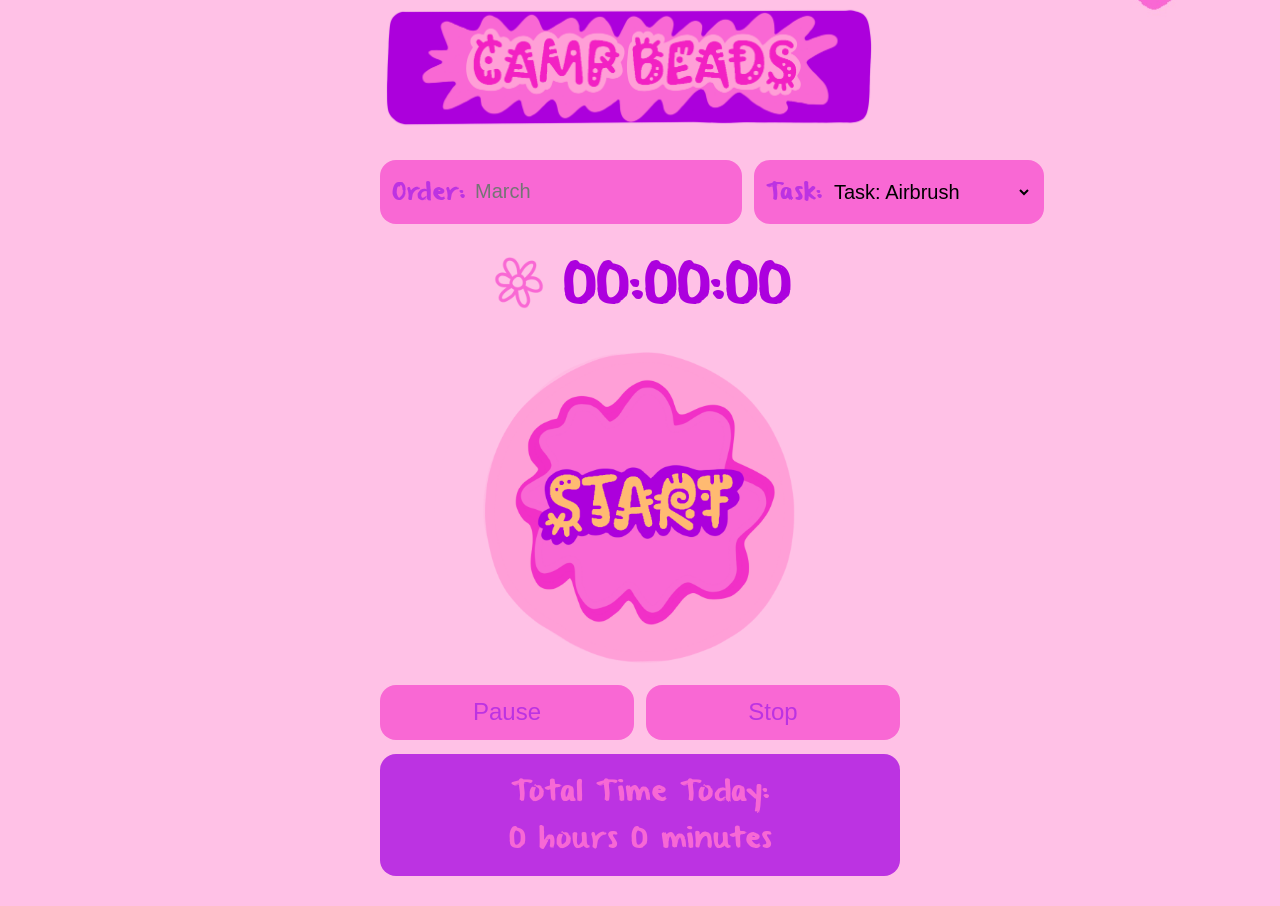
==== commit 33fc7e4a: "Refactor index.html structure and scripts" ====
--- a/index.html
+++ b/index.html
@@ -8,10 +8,8 @@
 </head>
 <body>
 
-  <!-- SIDEBAR BACKDROP -->
   <div class="backdrop" id="backdrop" aria-hidden="true"></div>
 
-  <!-- SIDEBAR -->
   <aside class="drawer" id="drawer" aria-label="Menu">
     <div class="drawerEmoji">
       <img src="assets/emojis.png" alt="">
@@ -25,7 +23,6 @@
     </nav>
   </aside>
 
-  <!-- MAIN TIMER SCREEN -->
   <div class="timerScreen">
 
     <div class="container">
@@ -80,7 +77,6 @@
 
   </div>
 
-  <!-- BEAD COUNT SHEET -->
   <div class="sheetBackdrop" id="sheetBackdrop" aria-hidden="true"></div>
   <div class="sheet" id="sheet" role="dialog" aria-modal="true" aria-label="Bead count">
     <div class="sheetHandle"></div>
@@ -101,28 +97,6 @@
   <script src="app.js"></script>
   <script>
     initDrawer();
-
-    const DEFAULT_TASKS = [
-      "Airbrush",
-      "Starter Coat",
-      "Base Coat",
-      "Laser",
-      "Detail (Side A)",
-      "Detail (Side B)"
-    ];
-
-    const TASKS_REQUIRE_BEAD_COUNT = new Set([
-      "Starter Coat",
-      "Base Coat",
-      "Laser",
-      "Detail (Side A)",
-      "Detail (Side B)"
-    ]);
-
-    const KEY_ENTRIES = "cbt_entries";
-    const KEY_TASKS = "cbt_tasks";
-    const KEY_SETTINGS = "cbt_settings";
-    const KEY_ACTIVE_TIMER = "cbt_active_timer";
 
     const orderInput = document.getElementById("orderInput");
     const taskSelect = document.getElementById("taskSelect");
@@ -140,135 +114,6 @@
 
     let tickHandle = null;
 
-    function pad2(n) {
-      return String(n).padStart(2, "0");
-    }
-
-    function nowDate() {
-      return new Date();
-    }
-
-    function formatDateMMDDYYYY(d) {
-      return `${pad2(d.getMonth() + 1)}/${pad2(d.getDate())}/${d.getFullYear()}`;
-    }
-
-    function formatTimeHHMMSS(d) {
-      return `${pad2(d.getHours())}:${pad2(d.getMinutes())}:${pad2(d.getSeconds())}`;
-    }
-
-    function msToHMS(ms) {
-      const totalSec = Math.max(0, Math.floor((ms || 0) / 1000));
-      const h = Math.floor(totalSec / 3600);
-      const m = Math.floor((totalSec % 3600) / 60);
-      const s = totalSec % 60;
-      return `${pad2(h)}:${pad2(m)}:${pad2(s)}`;
-    }
-
-    function msToHoursMinutesWords(ms) {
-      const totalMin = Math.floor(Math.max(0, ms) / 60000);
-      const h = Math.floor(totalMin / 60);
-      const m = totalMin % 60;
-      return `${h} hours ${m} minutes`;
-    }
-
-    function safeInt(v, d = 0) {
-      const n = parseInt(String(v ?? "").trim(), 10);
-      return Number.isFinite(n) ? n : d;
-    }
-
-    function uuid() {
-      return `e_${Date.now()}_${Math.random().toString(16).slice(2)}`;
-    }
-
-    function uniq(arr) {
-      return Array.from(new Set(arr));
-    }
-
-    function loadEntries() {
-      try {
-        return JSON.parse(localStorage.getItem(KEY_ENTRIES) || "[]");
-      } catch {
-        return [];
-      }
-    }
-
-    function saveEntries(entries) {
-      localStorage.setItem(KEY_ENTRIES, JSON.stringify(entries || []));
-    }
-
-    function getTasks() {
-      try {
-        const stored = JSON.parse(localStorage.getItem(KEY_TASKS) || "[]");
-        return uniq([...DEFAULT_TASKS, ...stored.filter(Boolean).map(String)]);
-      } catch {
-        return [...DEFAULT_TASKS];
-      }
-    }
-
-    function saveTasks(tasks) {
-      const merged = uniq([...DEFAULT_TASKS, ...(tasks || []).filter(Boolean).map(String)]);
-      localStorage.setItem(KEY_TASKS, JSON.stringify(merged));
-    }
-
-    function addTask(task) {
-      const t = String(task || "").trim();
-      if (!t) return getTasks();
-      const tasks = getTasks();
-      if (!tasks.includes(t)) tasks.push(t);
-      saveTasks(tasks);
-      return tasks;
-    }
-
-    function getSettings() {
-      try {
-        return JSON.parse(localStorage.getItem(KEY_SETTINGS) || "{}");
-      } catch {
-        return {};
-      }
-    }
-
-    function saveSettings(obj) {
-      localStorage.setItem(KEY_SETTINGS, JSON.stringify(obj || {}));
-    }
-
-    function getActiveTimer() {
-      try {
-        return JSON.parse(localStorage.getItem(KEY_ACTIVE_TIMER) || "null");
-      } catch {
-        return null;
-      }
-    }
-
-    function setActiveTimer(t) {
-      localStorage.setItem(KEY_ACTIVE_TIMER, JSON.stringify(t));
-    }
-
-    function clearActiveTimer() {
-      localStorage.removeItem(KEY_ACTIVE_TIMER);
-    }
-
-    function currentElapsedMs(active) {
-      if (!active) return 0;
-      if (active.isPaused) return Number(active.elapsedMs || 0);
-      return Number(active.elapsedMs || 0) + Math.max(0, Date.now() - Number(active.startedAtMs || 0));
-    }
-
-    function computeTodayMs(entries, includeActive = true) {
-      const today = formatDateMMDDYYYY(new Date());
-      let ms = (entries || [])
-        .filter(e => e.date === today)
-        .reduce((a, e) => a + Number(e.duration_ms || 0), 0);
-
-      if (includeActive) {
-        const active = getActiveTimer();
-        if (active && active.sessionDate === today) {
-          ms += currentElapsedMs(active);
-        }
-      }
-
-      return ms;
-    }
-
     function refreshToday() {
       todayTotal.textContent = msToHoursMinutesWords(computeTodayMs(loadEntries(), true));
     }
@@ -323,69 +168,6 @@
     function closeSheet() {
       sheetBackdrop.classList.remove("open");
       sheet.classList.remove("open");
-    }
-
-    function startNewTimer(order, task) {
-      const d = new Date();
-      const active = {
-        order: String(order || "").trim(),
-        task: String(task || "").trim(),
-        isPaused: false,
-        elapsedMs: 0,
-        startedAtMs: Date.now(),
-        sessionStartMs: Date.now(),
-        sessionDate: formatDateMMDDYYYY(d),
-        startTime: formatTimeHHMMSS(d)
-      };
-      setActiveTimer(active);
-      return active;
-    }
-
-    function pauseResumeTimer() {
-      const active = getActiveTimer();
-      if (!active) return null;
-
-      if (active.isPaused) {
-        active.isPaused = false;
-        active.startedAtMs = Date.now();
-      } else {
-        active.elapsedMs = currentElapsedMs(active);
-        active.isPaused = true;
-      }
-
-      setActiveTimer(active);
-      return active;
-    }
-
-    function stopTimerAndSave(beadCount = 0) {
-      const active = getActiveTimer();
-      if (!active) return null;
-
-      const endMs = Date.now();
-      const elapsed = active.isPaused
-        ? Number(active.elapsedMs || 0)
-        : Number(active.elapsedMs || 0) + Math.max(0, endMs - Number(active.startedAtMs || endMs));
-
-      const endDate = new Date(endMs);
-
-      const entry = {
-        id: uuid(),
-        order: active.order,
-        task: active.task,
-        date: active.sessionDate || formatDateMMDDYYYY(endDate),
-        start_time: active.startTime || formatTimeHHMMSS(new Date(active.sessionStartMs || endMs)),
-        end_time: formatTimeHHMMSS(endDate),
-        duration_ms: elapsed,
-        bead_count: safeInt(beadCount, 0)
-      };
-
-      clearActiveTimer();
-
-      const entries = loadEntries();
-      entries.push(entry);
-      saveEntries(entries);
-
-      return entry;
     }
 
     taskSelect.addEventListener("change", () => {
@@ -456,14 +238,14 @@
       renderTimer();
     });
 
-    btnStop.addEventListener("click", () => {
+    btnStop.addEventListener("click", async () => {
       const active = getActiveTimer();
       if (!active) return;
 
       if (TASKS_REQUIRE_BEAD_COUNT.has(active.task)) {
         openSheet();
       } else {
-        stopTimerAndSave(0);
+        await stopTimerAndSave(0);
         closeSheet();
         renderTimer();
       }
@@ -471,14 +253,14 @@
 
     sheetBackdrop.addEventListener("click", closeSheet);
 
-    btnBeadSkip.addEventListener("click", () => {
-      stopTimerAndSave(0);
+    btnBeadSkip.addEventListener("click", async () => {
+      await stopTimerAndSave(0);
       closeSheet();
       renderTimer();
     });
 
-    btnBeadSave.addEventListener("click", () => {
-      stopTimerAndSave(safeInt(beadCountInput.value, 0));
+    btnBeadSave.addEventListener("click", async () => {
+      await stopTimerAndSave(safeInt(beadCountInput.value, 0));
       closeSheet();
       renderTimer();
     });
@@ -486,8 +268,18 @@
     const settings = getSettings();
     orderInput.value = (settings.activeOrder || "").replace(/\s+order$/i, "");
     refreshTaskOptions(settings.activeTask || "");
+
     if (getActiveTimer()) startTicker();
+    else stopTicker();
+
     renderTimer();
+
+    if (getGitHubToken()) {
+      pullFromGitHub().then(() => {
+        refreshTaskOptions(taskSelect.value);
+        renderTimer();
+      }).catch(() => {});
+    }
 
     setInterval(refreshToday, 60000);
   </script>
--- a/style.css
+++ b/style.css
@@ -1,422 +1,394 @@
-/* ===========================
-   Camp Bead Tracker — style.css (FULL REPLACEMENT)
-   Fixes:
-   - iPhone timer page fits (no scroll)
-   - Drawer “slide” background color = #FF9ED9
-   - Drawer supports PNG assets: emojis.png + timer/entries/analytics/export.png
-   - iPhone drawer tap-through fixed
-   - Custom font: FromWhereYouAre.ttf
-   - Block colors + font colors
-   - Timer color = #AC00DE
-   =========================== */
-
-/* ---------- CUSTOM FONT ---------- */
+/* =========================
+Camp Bead Tracker Styles
+========================= */
+
 @font-face {
   font-family: "FromWhereYouAre";
   src: url("assets/FromWhereYouAre.ttf") format("truetype");
-  font-weight: normal;
-  font-style: normal;
-}
-
-/* ---------- THEME ---------- */
+}
+
 :root{
-  /* Blocks */
-  --block-pink: #F968D4;       /* Order/Task/Pause/Stop rectangles */
-  --block-today: #BC33E2;      /* Today rectangle */
-  --text-on-pink: #BC33E2;     /* Text on pink rectangles */
-  --text-on-today: #F768D5;    /* Text on Today rectangle */
-
-  /* Timer text color */
-  --timer-purple: #AC00DE;
-
-  /* Drawer slide color (YOU requested) */
-  --drawer-bg: #FF9ED9;
-
-  /* General UI */
-  --page-text: rgba(50,0,60,0.92);
-  --muted: rgba(50,0,60,0.65);
-
-  --card-bg: rgba(255,255,255,0.72);
-  --card-bd: rgba(0,0,0,0.14);
-  --shadow: 0 10px 30px rgba(0,0,0,0.10);
-  --radius: 18px;
-}
-
-/* ---------- BASE ---------- */
-*{ box-sizing: border-box; }
-
-html, body{ height:100%; }
+  --pink:#F968D4;
+  --today:#BC33E2;
+  --todayFont:#F768D5;
+  --timer:#AC00DE;
+  --drawer:#FF9ED9;
+}
+
+*{
+box-sizing:border-box;
+}
 
 body{
-  margin:0;
-  min-height:100svh;
-  padding:10px;
-
-  font-family:"FromWhereYouAre", sans-serif;
-  color: var(--page-text);
-
-  background-image: url("assets/background.jpg");
-  background-size: cover;
-  background-position: center;
-  background-repeat: no-repeat;
-
-  overflow-x:hidden;
-  overflow-y:auto; /* allow scrolling on Entries/Analytics/Export */
-}
-
-button, input, select, textarea{
-  font-family:"FromWhereYouAre", sans-serif;
-}
-
-a{ color: inherit; }
-
-/* ===========================
-   TIMER PAGE FIT (index.html)
-   Use a wrapper: <div class="timerScreen"> ... </div>
-   =========================== */
+margin:0;
+font-family:"FromWhereYouAre",sans-serif;
+color:#3b0040;
+
+background-image:url("assets/background.jpg");
+background-size:cover;
+background-position:center;
+background-repeat:no-repeat;
+background-attachment:scroll;
+
+overflow-x:hidden;
+}
+
+/* =========================
+LAYOUT
+========================= */
+
+.container{
+width:92%;
+max-width:520px;
+margin:auto;
+}
+
 .timerScreen{
-  display:flex;
-  flex-direction:column;
-  align-items:center;
-  justify-content:flex-start;
-
-  transform: scale(0.8);
-  transform-origin: top center;
-
-  mid-height:125%;
-  width:100%;
-  gap:10px;
-}
-
-
-/* If your timer page uses a header image element */
+min-height:100vh;
+display:flex;
+flex-direction:column;
+align-items:center;
+gap:14px;
+padding-bottom:30px;
+}
+
+/* =========================
+HEADER
+========================= */
+
 .headerImage{
-  width:min(92vw, 860px);
-  height:auto;
-  display:block;
-}
-
-/* Make sure large art assets don’t exceed screen height */
-.startImgBtn img,
-.startButton img{
-  width:min(78vw, 520px);
-  height:auto;
-  max-height:42svh;   /* KEY: prevents iPhone overflow */
-  display:block;
-}
-
-/* Timer text color */
-#timerDisplay,
-.timerDisplay{
-  color: var(--timer-purple);
-}
-
-/* iPhone-specific tightening */
-@media (max-width: 430px){
-  body{ padding:8px; }
-
-  .headerImage{
-    width:92vw;
-    max-height:13svh;      /* keeps header from stealing vertical space */
-    object-fit: contain;
-  }
-
-  .startImgBtn img,
-  .startButton img{
-    max-height:38svh;      /* even tighter on iPhone */
-  }
-
-  /* If you used these classes in index.html */
-  .blockField{ height:46px !important; }
-  .controlBlock{ height:46px !important; font-size:22px !important; }
-
-  .flowerBtn img{ width:64px !important; }
-  #timerDisplay, .timerDisplay{ font-size:44px !important; }
-
-  .todayBlock{ padding:10px 14px !important; }
-  .todayTitle, .todayValue{ font-size:22px !important; }
-}
-
-/* ===========================
-   COMMON WRAPPERS / CARDS
-   =========================== */
-.container{
-  width:min(520px, 94vw);
-  margin:0 auto;
-  position:relative;
-}
+width:95%;
+max-width:700px;
+}
+
+/* =========================
+ORDER + TASK
+========================= */
+
+.row{
+display:flex;
+gap:12px;
+width:100%;
+}
+
+.field{
+flex:1;
+}
+
+.inlineBlock{
+display:flex;
+align-items:center;
+padding:12px;
+border-radius:16px;
+background:var(--pink);
+color:#BC33E2;
+font-size:20px;
+}
+
+.prefix{
+margin-right:8px;
+}
+
+.inlineField{
+flex:1;
+border:none;
+background:transparent;
+font-size:20px;
+outline:none;
+}
+
+/* =========================
+TIMER
+========================= */
+
+.timerRow{
+display:flex;
+align-items:center;
+gap:14px;
+}
+
+#timerDisplay{
+font-size:48px;
+color:var(--timer);
+}
+
+/* =========================
+FLOWER MENU
+========================= */
+
+.flowerBtn{
+border:none;
+background:none;
+padding:0;
+cursor:pointer;
+}
+
+.flowerBtn img{
+width:60px;
+}
+
+/* =========================
+START BUTTON
+========================= */
+
+.startImgBtn{
+border:none;
+background:none;
+cursor:pointer;
+}
+
+.startImgBtn img{
+width:320px;
+max-width:80vw;
+}
+
+/* =========================
+PAUSE / STOP
+========================= */
+
+.controlRow{
+display:flex;
+gap:12px;
+width:100%;
+}
+
+.controlBlock{
+flex:1;
+height:55px;
+border:none;
+border-radius:16px;
+background:var(--pink);
+color:#BC33E2;
+font-size:24px;
+cursor:pointer;
+}
+
+/* =========================
+TODAY BOX
+========================= */
+
+.todayBlock{
+width:100%;
+border-radius:16px;
+padding:14px;
+background:var(--today);
+text-align:center;
+}
+
+.todayTitle{
+font-size:24px;
+color:var(--todayFont);
+}
+
+.todayValue{
+font-size:24px;
+color:var(--todayFont);
+}
+
+/* =========================
+CARDS
+========================= */
 
 .card{
-  background: var(--card-bg);
-  border: 1px solid var(--card-bd);
-  border-radius: var(--radius);
-  padding:14px;
-  box-shadow: var(--shadow);
-}
-
-.sectionTitle{
-  font-size:22px;
-  font-weight:900;
-  margin:0 0 10px 0;
-}
-
-.smallNote{
-  color: var(--muted);
-  font-size:16px;
-  line-height:1.25;
-}
-
-/* ===========================
-   YOUR BLOCK COLORS
-   =========================== */
-.blockPink{
-  background: var(--block-pink);
-  color: var(--text-on-pink);
-  box-shadow: var(--shadow);
-}
-
-.blockToday{
-  background: var(--block-today);
-  color: var(--text-on-today);
-  box-shadow: var(--shadow);
-}
-
-/* ===========================
-   FORMS (general pages)
-   =========================== */
-.row{ display:flex; gap:12px; }
-.field{ flex:1; display:flex; flex-direction:column; gap:6px; }
-
-label{
-  font-size:18px;
-  font-weight:900;
-}
-
-input, select{
-  padding:12px 12px;
-  border-radius:12px;
-  border:1px solid var(--card-bd);
-  background: rgba(255,255,255,0.85);
-  font-size:18px;
-  outline:none;
-}
-
-input:focus, select:focus{
-  border-color: rgba(0,0,0,0.30);
-}
-
-@media (max-width: 600px){
-  .row{ flex-direction:column; }
-}
-
-/* ===========================
-   BUTTONS (general)
-   =========================== */
+background:white;
+padding:14px;
+border-radius:16px;
+box-shadow:0 10px 20px rgba(0,0,0,.1);
+}
+
+/* =========================
+ENTRY LIST
+========================= */
+
+.list{
+display:flex;
+flex-direction:column;
+gap:12px;
+}
+
+.entry{
+display:flex;
+justify-content:space-between;
+align-items:center;
+background:white;
+padding:12px;
+border-radius:16px;
+box-shadow:0 6px 14px rgba(0,0,0,.1);
+}
+
+.main{
+font-size:20px;
+}
+
+.meta{
+font-size:15px;
+color:#555;
+}
+
+/* =========================
+BUTTONS
+========================= */
+
 .btn{
-  padding:12px 16px;
-  border-radius:14px;
-  border:1px solid rgba(0,0,0,0.18);
-  background: rgba(255,255,255,0.85);
-  cursor:pointer;
-  font-size:18px;
-  font-weight:900;
-}
-.btn:active{ transform: translateY(1px); }
+padding:10px 14px;
+border:none;
+border-radius:12px;
+background:#ffffff;
+color:var(--timer);
+cursor:pointer;
+font-size:18px;
+}
 
 .btnDanger{
-  background: rgba(255,255,255,0.90);
-  border-color: rgba(220,0,0,0.35);
-  color: rgba(160,0,0,0.92);
-}
-
-/* ===========================
-   ENTRIES LIST + iPhone overlap fix
-   =========================== */
-.list{ display:flex; flex-direction:column; gap:10px; }
-
-.entry{
-  display:flex;
-  justify-content:space-between;
-  align-items:center;
-  gap:10px;
-
-  padding:12px;
-  border-radius:16px;
-  border:1px solid var(--card-bd);
-  background: rgba(255,255,255,0.80);
-}
-
-.entry .left{ min-width:0; }
-.entry .main{ font-size:20px; font-weight:900; line-height:1.35; }
-.entry .meta{ color:var(--muted); font-size:16px; line-height:1.35; }
-
-.entry .right{
-  display:flex;
-  align-items:center;
-  gap:10px;
-  flex-wrap:wrap;
-  justify-content:flex-end;
-}
-
-.badge{
-  padding:8px 10px;
-  border-radius:14px;
-  border:1px solid var(--card-bd);
-  background: rgba(255,255,255,0.85);
-  font-size:16px;
-  font-weight:900;
-}
-
-@media (max-width: 600px){
-  .entry{
-    flex-direction:column;
-    align-items:flex-start;
-    gap:10px;
-  }
-  .entry .right{
-    width:100%;
-    justify-content:space-between;
-  }
-}
-
-/* ===========================
-   DRAWER / SIDEBAR (PNG MENU)
-   - slide background color: #FF9ED9
-   - supports emojis.png + timer/entries/analytics/export.png
-   - iPhone tap-through fixed
-   =========================== */
+background:#ffe5e5;
+}
+
+/* =========================
+SIDEBAR
+========================= */
+
 .backdrop{
-  position:fixed;
-  inset:0;
-  background: rgba(0,0,0,0.35);
-  display:none;
-
-  z-index: 999;
-  pointer-events:auto;   /* block taps behind */
-  touch-action:none;     /* iOS: prevent weird scroll/tap */
-}
-
-.backdrop.open{ display:block; }
+position:fixed;
+inset:0;
+background:rgba(0,0,0,.4);
+display:none;
+z-index:90;
+}
+
+.backdrop.open{
+display:block;
+}
 
 .drawer{
-  position:fixed;
-  top:0;
-  left:0;
-  height:100%;
-  width:300px;
-  padding:18px 16px;
-
-  background: var(--drawer-bg);
-
-  transform: translateX(-102%);
-  transition: transform 0.18s ease;
-
-  z-index: 1000;
-  overflow-y:auto; /* safe if content grows */
-  -webkit-overflow-scrolling: touch;
-}
-
-.drawer.open{ transform: translateX(0); }
-
-/* Drawer content */
+position:fixed;
+left:0;
+top:0;
+height:100%;
+width:280px;
+background:var(--drawer);
+padding:20px;
+transform:translateX(-100%);
+transition:.25s;
+z-index:100;
+}
+
+.drawer.open{
+transform:translateX(0);
+}
+
+.drawerMenu{
+display:flex;
+flex-direction:column;
+gap:18px;
+}
+
+.drawerBtn img{
+width:240px;
+}
+
 .drawerEmoji{
-  display:flex;
-  justify-content:center;
-  margin-top:8px;
-  margin-bottom:18px;
-}
+display:flex;
+justify-content:center;
+margin-bottom:20px;
+}
+
 .drawerEmoji img{
-  width: 190px;
-  height:auto;
-  display:block;
-}
-
-.drawerMenu{
-  display:flex;
-  flex-direction:column;
-  gap:18px;
-}
-
-.drawerBtn{
-  display:flex;
-  justify-content:center;
-  align-items:center;
-  text-decoration:none;
+width:180px;
+}
+
+/* =========================
+SLIDE UP SHEET
+========================= */
+
+.sheetBackdrop{
+position:fixed;
+inset:0;
+background:rgba(0,0,0,.35);
+display:none;
+z-index:150;
+}
+
+.sheetBackdrop.open{
+display:block;
+}
+
+.sheet{
+position:fixed;
+bottom:-100%;
+left:0;
+right:0;
+background:white;
+border-radius:20px 20px 0 0;
+padding:18px;
+transition:.3s;
+z-index:200;
+}
+
+.sheet.open{
+bottom:0;
+}
+
+.sheetTitle{
+font-size:26px;
+text-align:center;
+}
+
+.sheetRow{
+display:flex;
+flex-direction:column;
+gap:12px;
+}
+
+/* =========================
+ANALYTICS BARS
+========================= */
+
+.barRow{
+display:grid;
+grid-template-columns:1fr 2fr auto;
+gap:10px;
+align-items:center;
+margin:10px 0;
+}
+
+.barTrack{
+height:20px;
+background:#eee;
+border-radius:10px;
+overflow:hidden;
+}
+
+.barFill{
+background:#AC00DE;
+height:100%;
+}
+
+.barValue{
+font-size:16px;
+color:#AC00DE;
+}
+
+/* =========================
+MOBILE FIX
+========================= */
+
+@media (max-width:480px){
+
+.headerImage{
+width:100%;
+}
+
+.startImgBtn img{
+width:280px;
+}
+
+#timerDisplay{
+font-size:40px;
 }
 
 .drawerBtn img{
-  width:100%;
-  max-width:270px;
-  height:auto;
-  display:block;
-}
-
-.drawerBtn:active img{
-  transform: translateY(2px);
-}
-
-@media (max-width: 390px){
-  .drawer{ width:280px; }
-  .drawerEmoji img{ width:170px; }
-  .drawerBtn img{ max-width:250px; }
-}
-
-/* ===========================
-   SLIDE-UP SHEET (bead count)
-   =========================== */
-.sheetBackdrop{
-  position:fixed;
-  inset:0;
-  background: rgba(0,0,0,0.35);
-  display:none;
-  z-index:1100;
-}
-
-.sheetBackdrop.open{ display:block; }
-
-.sheet{
-  position:fixed;
-  left:0;
-  right:0;
-  bottom:-70%;
-
-  background: rgba(255,255,255,0.98);
-  border-top-left-radius:20px;
-  border-top-right-radius:20px;
-  padding:14px 16px 18px;
-
-  transition: bottom 0.22s ease;
-  z-index:1200;
-  box-shadow: 0 -18px 40px rgba(0,0,0,0.16);
-}
-
-.sheet.open{ bottom:0; }
-
-.sheetHandle{
-  width:50px;
-  height:5px;
-  border-radius:999px;
-  background: rgba(0,0,0,0.18);
-  margin:6px auto 10px;
-}
-
-.sheetTitle{
-  margin:0 0 10px 0;
-  font-size:26px;
-  font-weight:900;
-  text-align:center;
-}
-
-.sheetRow{
-  display:flex;
-  flex-direction:column;
-  gap:10px;
-}
-
-.sheetBtns{
-  display:flex;
-  gap:10px;
-  justify-content:center;
-}
-
-
+width:200px;
+}
+
+}
+
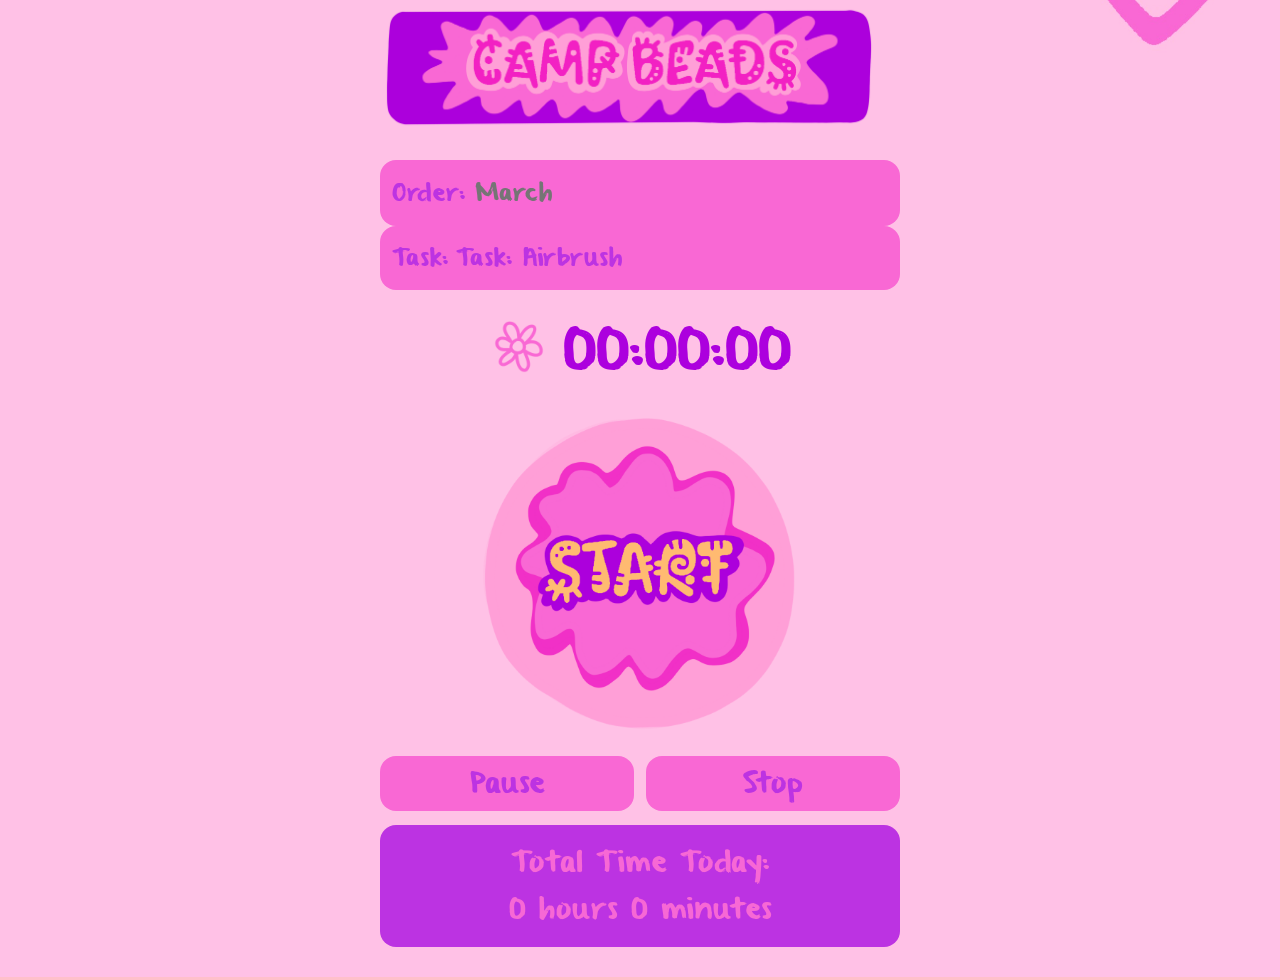
==== commit 46a15ddc: "Fix HTML encoding issues in index.html" ====
--- a/index.html
+++ b/index.html
@@ -30,7 +30,7 @@
     </div>
 
     <div class="container">
-      <div class="row">
+      
         <div class="field">
           <div class="blockPink inlineBlock">
             <span class="prefix">Order:</span>
@@ -44,8 +44,8 @@
             <select id="taskSelect" class="inlineField" aria-label="Task"></select>
           </div>
         </div>
-      </div>
-    </div>
+      
+      </div>
 
     <div class="timerRow">
       <button class="flowerBtn" id="btnMenu" aria-label="Open menu">
@@ -285,3 +285,4 @@
   </script>
 </body>
 </html>
+
--- a/style.css
+++ b/style.css
@@ -392,3 +392,19 @@
 
 }
 
+.inlineField,
+.controlBlock{
+  font-family:"FromWhereYouAre", sans-serif !important;
+  color:#BC33E2;
+}
+
+input,
+select,
+button{
+  -webkit-appearance:none;
+  appearance:none;
+  font-family:"FromWhereYouAre", sans-serif !important;
+}
+
+
+
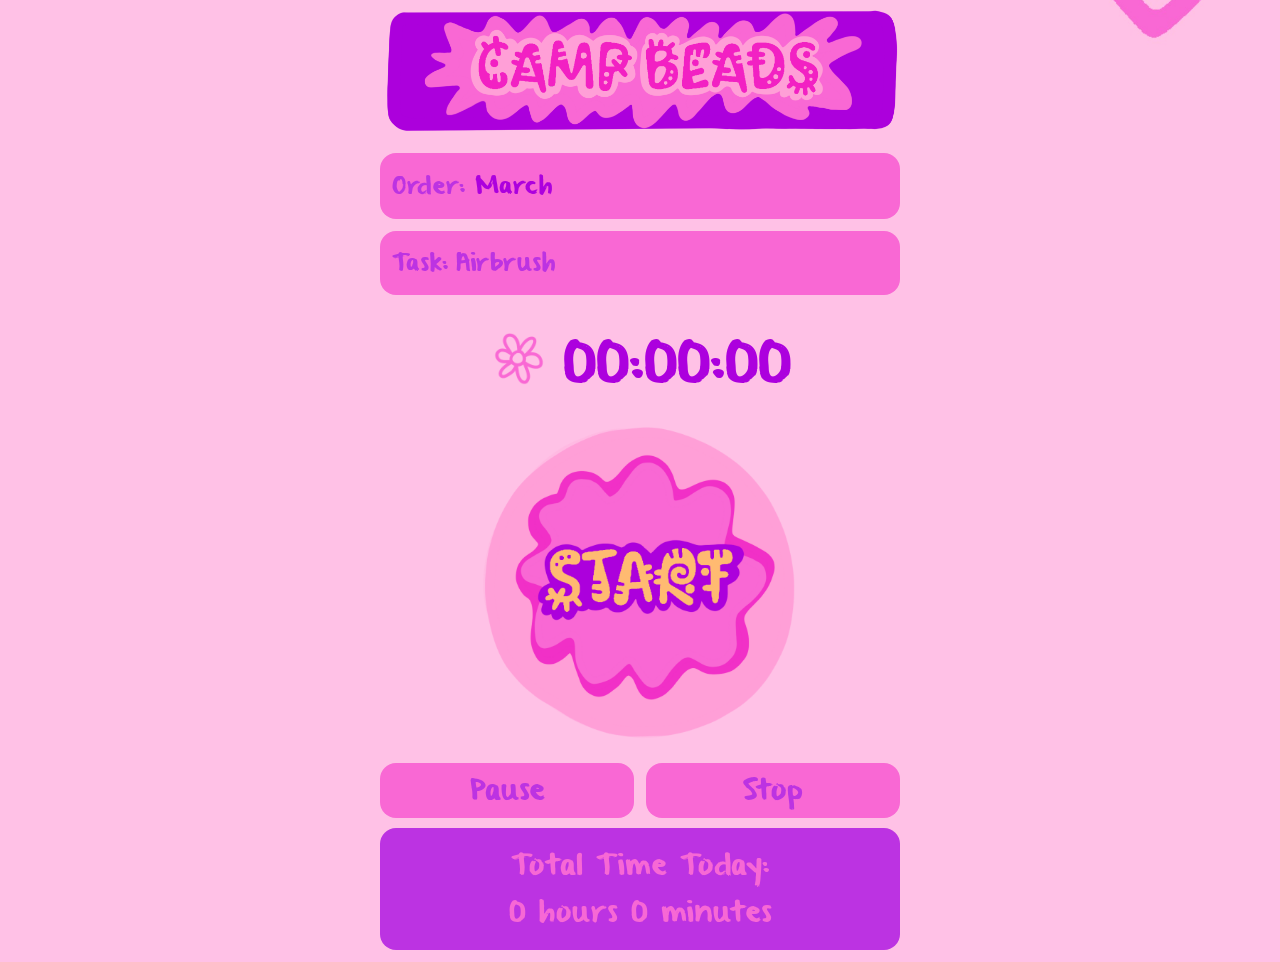
==== commit c9c20aad: "Fix HTML encoding issues in index.html" ====
--- a/index.html
+++ b/index.html
@@ -125,13 +125,13 @@
       tasks.forEach(t => {
         const opt = document.createElement("option");
         opt.value = t;
-        opt.textContent = `Task: ${t}`;
+       opt.textContent = t;
         taskSelect.appendChild(opt);
       });
 
       const addOpt = document.createElement("option");
       addOpt.value = "__ADD__";
-      addOpt.textContent = "Task: Add Task...";
+      addOpt.textContent = "Add Task...";
       taskSelect.appendChild(addOpt);
 
       if (selected && tasks.includes(selected)) {
@@ -286,3 +286,4 @@
 </body>
 </html>
 
+
--- a/style.css
+++ b/style.css
@@ -44,12 +44,13 @@
 }
 
 .timerScreen{
-min-height:100vh;
-display:flex;
-flex-direction:column;
-align-items:center;
-gap:14px;
-padding-bottom:30px;
+  min-height:100vh;
+  display:flex;
+  flex-direction:column;
+  align-items:center;
+  justify-content:flex-start;
+  gap:10px;
+  padding-bottom:12px;
 }
 
 /* =========================
@@ -57,8 +58,10 @@
 ========================= */
 
 .headerImage{
-width:95%;
-max-width:700px;
+width:100%;
+max-width:520px;
+display:block;
+margin:0 auto;
 }
 
 /* =========================
@@ -73,6 +76,7 @@
 
 .field{
 flex:1;
+margin-bottom:12px;
 }
 
 .inlineBlock{
@@ -404,7 +408,27 @@
   -webkit-appearance:none;
   appearance:none;
   font-family:"FromWhereYouAre", sans-serif !important;
-}
-
-
-
+  font-size:16px;
+  color:#AC00DE
+}
+
+#beadCountInput{
+  font-size:16px;
+}
+
+input::placeholder{
+  color:#AC00DE;
+}
+
+select{
+  color:#AC00DE;
+}
+
+option{
+  color:#AC00DE;
+}
+
+
+
+
+
